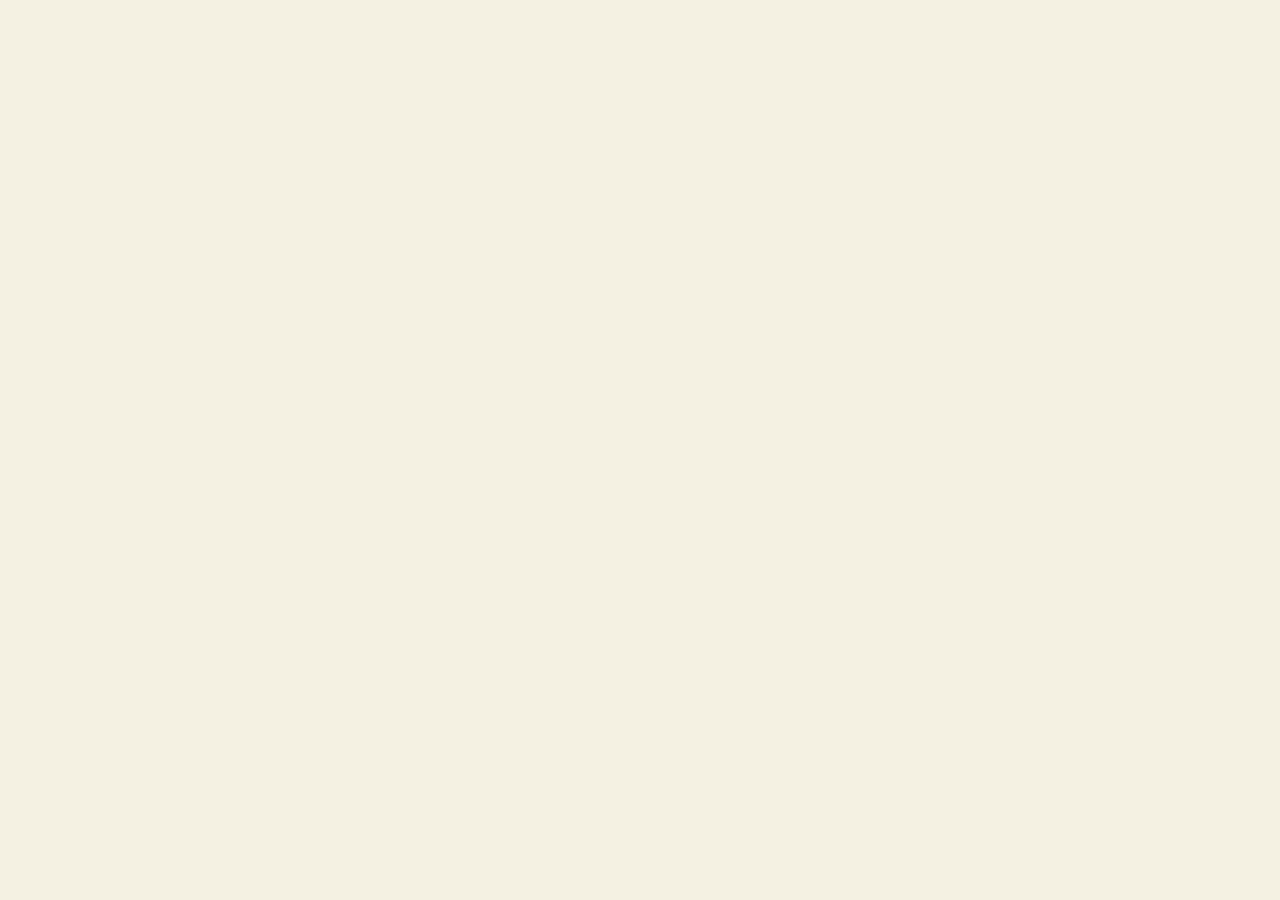
==== akun.html @ 24d96ba8 "ui: ganti font global ke Questrial + Montserrat" ====
<!doctype html>
<html lang="id">
<head>
<meta charset="utf-8">
<meta name="viewport" content="width=device-width,initial-scale=1">
<title>Akun dan langganan — Pathora</title>
<link rel="icon" href="assets/img/favicon.png">
<link rel="preconnect" href="https://fonts.googleapis.com"><link rel="preconnect" href="https://fonts.gstatic.com" crossorigin>
<link href="https://fonts.googleapis.com/css2?family=Questrial&family=Montserrat:wght@400;500;600;700&display=swap" rel="stylesheet">
<link rel="stylesheet" href="assets/css/style.css">
<link rel="stylesheet" href="assets/css/pages.css">
<style>
.acc{display:grid;grid-template-columns:1fr 1fr;gap:22px;padding-bottom:20px}
.plan{border:1px solid var(--line-2);border-radius:var(--r-lg);padding:26px;background:var(--paper);display:flex;flex-direction:column;gap:16px}
.plan.cur{border-color:var(--olive);box-shadow:0 0 0 2px rgba(95,110,58,.25)}
.plan .p{font-size:32px;font-weight:800;letter-spacing:-.02em}.plan .p small{font-size:14px;font-weight:500;color:var(--ink-3)}
@media(max-width:860px){.acc{grid-template-columns:1fr}}
</style>
</head>
<body class="mesh">
<div id="nav"></div>
<main class="wrap" id="root"></main>
<div id="footer"></div>
<script src="assets/js/data.js"></script>
<script src="assets/js/store.js"></script>
<script src="assets/js/art.js"></script>
<script src="assets/js/ui.js"></script>
<script>
(function(){
  const { ic } = PA, esc = UI.esc;
  const a = PAUTH.current();
  if (!a) { location.replace('masuk.html?next=akun.html'); return; }
  if (a.role === 'host') { location.replace('host.html'); return; }
  UI.mountNav('', 'dark'); UI.mountFooter();
  const root = document.getElementById('root');
  function render(){
    const u = PAUTH.current(), plus = u.plan === 'plus';
    const q = PS.get().seen.q, used = q && q.d === PD.D.today() ? q.n : 0;
    root.innerHTML = '<div class="page-h"><span class="eyebrow">Akun</span><h1>Akun dan langganan</h1><p>Kelola profil dan paket Anda.</p></div>' +
      '<section class="card" style="padding:24px;margin-bottom:22px;display:flex;gap:18px;align-items:center;flex-wrap:wrap"><span class="av av-lg" style="background:var(--olive);width:60px;height:60px;font-size:20px">' + esc(PS.me().ini) + '</span><div style="flex:1;min-width:200px"><b style="font-size:18px">' + esc(u.name) + '</b><div class="muted">' + esc(u.email) + '</div></div><span class="badge ' + (plus ? 'b-ok' : '') + '"><i></i>' + (plus ? 'Pathora Plus' : 'Paket gratis') + '</span></section>' +
      '<div class="acc"><div class="plan' + (!plus ? ' cur' : '') + '"><div><b style="font-size:20px">Gratis</b><div class="muted" style="font-size:14px">Untuk perencanaan sesekali</div></div><div class="p">Rp0<small> selamanya</small></div><ul class="checklist"><li>' + ic('check', 18) + '5 pertanyaan ke asisten AI per hari</li><li>' + ic('check', 18) + 'Kalender trip dan pengajuan ke host</li><li>' + ic('check', 18) + 'Pembagian biaya dan Paspor Alam</li></ul>' +
      (!plus ? '<div class="badge" style="align-self:flex-start">Paket Anda saat ini · terpakai ' + used + ' dari 5 hari ini</div>' : '<button class="btn btn-line" id="down">Kembali ke paket gratis</button>') + '</div>' +
      '<div class="plan' + (plus ? ' cur' : '') + '"><div><b style="font-size:20px">Pathora Plus</b><div class="muted" style="font-size:14px">Untuk perencana yang rutin bepergian</div></div><div class="p">Rp49.000<small> per bulan</small></div><ul class="checklist"><li>' + ic('check', 18) + 'Pertanyaan tanpa batas ke asisten AI</li><li>' + ic('check', 18) + 'Trip dan anggota tanpa batas</li><li>' + ic('check', 18) + 'Prakiraan keramaian untuk tanggal pilihan Anda</li></ul>' +
      (plus ? '<div class="badge b-ok" style="align-self:flex-start"><i></i>Paket Anda saat ini</div>' : '<button class="btn btn-primary" id="up">Mulai uji coba gratis 7 hari</button>') + '</div></div>' +
      '<p class="faint" style="font-size:13px;margin:0 0 36px">Simulasi: tidak ada pembayaran yang diproses. Pada versi sesungguhnya, Anda diingatkan sebelum penagihan pertama dan dapat berhenti kapan saja.</p>' +
      '<section class="card" style="padding:24px;margin-bottom:70px;display:flex;justify-content:space-between;align-items:center;gap:14px;flex-wrap:wrap"><div><b>Data di browser ini</b><div class="muted" style="font-size:14px">Trip, obrolan, dan pesanan tersimpan lokal.</div></div><span style="display:flex;gap:8px"><button class="btn btn-danger btn-sm" id="rs">Hapus data trip</button><button class="btn btn-line btn-sm" id="out">Keluar</button></span></section>';
    const up = document.getElementById('up'); if (up) up.onclick = function(){ PAUTH.update({ plan:'plus' }); UI.toast('Pathora Plus aktif'); render(); };
    const dn = document.getElementById('down'); if (dn) dn.onclick = function(){ PAUTH.update({ plan:'gratis' }); UI.toast('Kembali ke paket gratis'); render(); };
    document.getElementById('rs').onclick = function(){ PS.reset(); UI.toast('Data trip dihapus'); };
    document.getElementById('out').onclick = function(){ PAUTH.logout(); location.href = 'index.html'; };
  }
  render();
})();
</script>
</body>
</html>
---- assets/css/style.css ----
/* ==========================================================================
   Pathora — design tokens + komponen bersama
   Palet: Mother Earth #513229, Lucky Dice #F4F1E2, Something Blue #D8EBF9,
          The Bay #FCE6B7, Walking Vinnie #D7D4B1
   Turunan: coklat tua #2E1B13 (permukaan gelap), daun #5F6E3A (aksen alam,
          dari daun pada logo), emas #A87B36 (teks aksen di atas krem)
   Font : Plus Jakarta Sans
   ========================================================================== */
:root{
  --jungle:#2E1B13; --canopy:#513229; --olive:#5F6E3A;
  --bamboo:#A87B36; --sand:#D7D4B1; --rust:#A3431D; --sky:#D8EBF9;
  --cream:#F4F1E2; --paper:#FBF9F0; --mist:#E9E6CC;
  --ink:#3A2319; --ink-2:#5C4338; --ink-3:#7A6454;
  --line:rgba(81,50,41,.14); --line-2:rgba(81,50,41,.26);
  --gold:#FCE6B7;           /* The Bay: teks dan tombol di atas gelap */
  --ok:#5F6E3A; --warn:#A87B36; --bad:#A3431D;
  --r-sm:8px; --r:14px; --r-lg:22px; --r-xl:30px;
  --shadow:0 1px 2px rgba(46,27,19,.06),0 8px 24px rgba(46,27,19,.08);
  --shadow-lg:0 2px 4px rgba(46,27,19,.08),0 24px 60px rgba(46,27,19,.18);
  --font:'Montserrat',system-ui,-apple-system,'Segoe UI',Roboto,sans-serif;
  --font-display:'Questrial','Montserrat',system-ui,sans-serif; --nav-h:76px;
  --lagoon:#A87B36; --tide:#513229; --foam:#D8EBF9;
  --g-sea:linear-gradient(180deg,#D8EBF9 0%,#EAF0EC 55%,#F4F1E2 100%);
  --g-deep:linear-gradient(180deg,#5A382D 0%,#2E1B13 100%);
}
*{box-sizing:border-box}
html{scroll-behavior:smooth;-webkit-text-size-adjust:100%}
body{margin:0;font-family:var(--font);color:var(--ink);background:var(--cream);font-size:14.5px;line-height:1.6;-webkit-font-smoothing:antialiased}
img,svg{display:block;max-width:100%}
a{color:inherit;text-decoration:none}
button{font-family:inherit;font-size:inherit;color:inherit;cursor:pointer}
input,select,textarea{font-family:inherit;font-size:inherit;color:inherit}
h1,h2,h3,h4,p{margin:0}
h1,h2,h3{font-family:var(--font-display);letter-spacing:-.02em;line-height:1.1;font-weight:400}
:focus-visible{outline:2px solid var(--bamboo);outline-offset:2px;border-radius:6px}
.sr{position:absolute;width:1px;height:1px;overflow:hidden;clip:rect(0 0 0 0);white-space:nowrap}
.wrap{width:min(1180px,100% - 48px);margin-inline:auto}
.eyebrow{font-size:12px;font-weight:600;letter-spacing:.14em;text-transform:uppercase;color:var(--olive)}
.dark .eyebrow,.eyebrow.on-dark{color:var(--gold)}
.muted{color:var(--ink-2)} .faint{color:var(--ink-3)}
.mono{font-variant-numeric:tabular-nums}

/* ---------- tombol ---------- */
.btn{display:inline-flex;align-items:center;justify-content:center;gap:8px;border:0;border-radius:12px;padding:11px 18px;font-weight:600;font-size:14px;line-height:1.2;transition:transform .15s,background .15s,box-shadow .15s,border-color .15s;white-space:nowrap}
.btn:active{transform:translateY(1px)}
.btn-primary{background:var(--canopy);color:var(--cream)}
.btn-primary:hover{background:var(--jungle)}
.btn-dark{background:var(--jungle);color:var(--cream)}
.btn-dark:hover{background:var(--canopy)}
.btn-gold{background:var(--gold);color:var(--jungle)}
.btn-gold:hover{background:#fff1d2}
.btn-line{background:transparent;color:var(--ink);box-shadow:inset 0 0 0 1px var(--line-2)}
.btn-line:hover{box-shadow:inset 0 0 0 1px var(--ink)}
.btn-line.on-dark{color:var(--cream);box-shadow:inset 0 0 0 1px rgba(244,241,226,.4)}
.btn-line.on-dark:hover{box-shadow:inset 0 0 0 1px var(--cream)}
.btn-ghost{background:transparent;color:var(--ink-2);padding:8px 12px}
.btn-ghost:hover{background:rgba(46,27,19,.06)}
.btn-danger{background:transparent;color:var(--rust);box-shadow:inset 0 0 0 1px rgba(163,67,29,.4)}
.btn-danger:hover{background:rgba(163,67,29,.08)}
.btn-sm{padding:7px 12px;font-size:13px;border-radius:10px}
.btn-lg{padding:15px 24px;font-size:15px;border-radius:14px}
.btn-block{width:100%}
.btn[disabled]{opacity:.45;pointer-events:none}
.icon-btn{width:36px;height:36px;border-radius:10px;border:0;background:transparent;display:inline-grid;place-items:center;color:var(--ink-2)}
.icon-btn:hover{background:rgba(46,27,19,.07)}

/* ---------- label, badge, chip ---------- */
.badge{display:inline-flex;align-items:center;gap:6px;font-size:12px;font-weight:600;padding:3px 10px;border-radius:99px;background:var(--mist);color:var(--ink-2);white-space:nowrap}
.badge i{width:7px;height:7px;border-radius:50%;background:currentColor;display:inline-block}
.b-ok{background:rgba(95,110,58,.16);color:#3f4818}
.b-mid{background:rgba(168,123,54,.2);color:#6b4a16}
.b-bad{background:rgba(163,67,29,.14);color:#86320f}
.b-dark{background:rgba(244,241,226,.14);color:var(--cream)}
.b-demo{background:transparent;box-shadow:inset 0 0 0 1px var(--line-2);color:var(--ink-3);font-weight:500}
.chip{border:0;background:transparent;box-shadow:inset 0 0 0 1px var(--line-2);color:var(--ink);padding:7px 14px;border-radius:99px;font-size:13px;font-weight:500;transition:.15s}
.chip:hover{box-shadow:inset 0 0 0 1px var(--ink)}
.chip.on{background:var(--jungle);color:var(--cream);box-shadow:none}
.chip.on-dark{color:var(--cream);box-shadow:inset 0 0 0 1px rgba(244,241,226,.35);background:rgba(244,241,226,.06)}
.chip.on-dark:hover{background:rgba(244,241,226,.16)}

/* ---------- form ---------- */
.field{display:flex;flex-direction:column;gap:6px}
.field label{font-size:12px;font-weight:600;color:var(--ink-2);letter-spacing:.02em}
.input,.select,.textarea{width:100%;background:var(--paper);border:1px solid var(--line-2);border-radius:12px;padding:11px 14px;outline:none;transition:border-color .15s,box-shadow .15s}
.input:focus,.select:focus,.textarea:focus{border-color:var(--olive);box-shadow:0 0 0 3px rgba(95,110,58,.18)}
.select{appearance:none;background-image:url("data:image/svg+xml,%3Csvg xmlns='http://www.w3.org/2000/svg' width='12' height='8' viewBox='0 0 12 8'%3E%3Cpath d='M1 1l5 5 5-5' stroke='%232E1B13' stroke-width='1.6' fill='none' stroke-linecap='round'/%3E%3C/svg%3E");background-repeat:no-repeat;background-position:right 14px center;padding-right:36px}
.stepper{display:inline-flex;align-items:center;gap:12px}
.stepper button{width:34px;height:34px;border-radius:50%;border:1px solid var(--line-2);background:transparent;font-size:18px;line-height:1;display:grid;place-items:center}
.stepper button:hover{border-color:var(--ink)}
.stepper b{min-width:22px;text-align:center;font-weight:700}
.switch{position:relative;width:40px;height:23px;flex:none}
.switch input{position:absolute;inset:0;opacity:0;cursor:pointer;margin:0}
.switch span{position:absolute;inset:0;border-radius:99px;background:var(--line-2);transition:.2s}
.switch span::after{content:'';position:absolute;top:3px;left:3px;width:17px;height:17px;border-radius:50%;background:#fff;transition:.2s}
.switch input:checked+span{background:var(--olive)}
.switch input:checked+span::after{transform:translateX(17px)}

/* ---------- kartu & permukaan ---------- */
.card{background:var(--paper);border:1px solid var(--line);border-radius:var(--r);}
.dark{background:var(--jungle);color:var(--cream)}
.dark .muted{color:rgba(244,241,226,.72)}

/* ---------- avatar ---------- */
.av{width:32px;height:32px;border-radius:50%;display:inline-grid;place-items:center;font-size:12px;font-weight:700;color:#fff;flex:none;box-shadow:0 0 0 2px var(--paper)}
.av-sm{width:24px;height:24px;font-size:10px}
.av-lg{width:42px;height:42px;font-size:14px}
.av-stack{display:inline-flex}.av-stack .av+.av{margin-left:-9px}

/* ---------- navbar ---------- */
.nav{position:sticky;top:0;z-index:50;height:var(--nav-h);display:flex;align-items:center;background:rgba(244,241,226,.94);backdrop-filter:blur(14px);color:var(--ink);border-bottom:1px solid var(--line);transition:background .25s,border-color .25s}
.nav .wrap{display:flex;align-items:center;gap:28px}
.nav .logo img{height:44px;width:auto}
.nav .logo .l-w{display:none}
.nav-links{display:flex;gap:6px;margin-left:12px}
.nav-links a{padding:8px 14px;border-radius:10px;font-size:14px;font-weight:500;color:var(--ink-2)}
.nav-links a:hover{color:var(--ink);background:rgba(81,50,41,.07)}
.nav-links a.on{color:var(--ink);background:rgba(81,50,41,.1)}
.nav-right{margin-left:auto;display:flex;align-items:center;gap:10px}
.nav .btn-ghost{color:var(--ink)}
.nav.over{position:fixed;top:0;left:0;right:0;background:transparent;backdrop-filter:none;border-color:transparent;color:var(--cream)}
.nav.over .logo .l-c{display:none}.nav.over .logo .l-w{display:block}
.nav.over .nav-links a{color:rgba(244,241,226,.85)}
.nav.over .nav-links a:hover{color:#fff;background:rgba(244,241,226,.12)}
.nav.over .nav-links a.on{color:#fff;background:rgba(244,241,226,.16)}
.nav.over .btn-ghost,.nav.over .menu-btn{color:var(--cream)}
.nav.over .trip-pill{background:rgba(244,241,226,.14);color:var(--cream)}
.nav.over.solid{background:rgba(244,241,226,.94);backdrop-filter:blur(14px);border-color:var(--line);color:var(--ink)}
.nav.over.solid .logo .l-c{display:block}.nav.over.solid .logo .l-w{display:none}
.nav.over.solid .nav-links a{color:var(--ink-2)}.nav.over.solid .nav-links a:hover{color:var(--ink);background:rgba(81,50,41,.07)}
.nav.over.solid .btn-ghost,.nav.over.solid .menu-btn{color:var(--ink)}
.nav.over.solid .trip-pill{background:rgba(81,50,41,.08);color:var(--ink)}
.menu-btn{display:none}
.nav{overflow:visible}.nav .wrap{position:relative}
.menu-pop{position:absolute;right:0;top:calc(100% - 6px);width:250px;background:var(--paper);color:var(--ink);border:1px solid var(--line);border-radius:16px;box-shadow:var(--shadow-lg);padding:8px;z-index:60;display:grid;gap:2px}
.menu-pop[hidden]{display:none}
.menu-pop .who{padding:10px 12px 12px;border-bottom:1px solid var(--line);margin-bottom:6px;display:grid}
.menu-pop .who small{color:var(--ink-3);overflow:hidden;text-overflow:ellipsis}
.menu-pop a,.menu-pop button{display:block;text-align:left;width:100%;border:0;background:transparent;padding:10px 12px;border-radius:10px;font-weight:500;font-size:14px;color:var(--ink)}
.menu-pop a:hover,.menu-pop button:hover{background:rgba(81,50,41,.07)}
.nav-av{cursor:pointer}
.trip-pill{display:inline-flex;align-items:center;gap:8px;padding:7px 12px;border-radius:99px;background:rgba(81,50,41,.08);font-size:13px;font-weight:600}
.trip-pill b{background:var(--canopy);color:var(--cream);border-radius:99px;min-width:20px;height:20px;display:inline-grid;place-items:center;font-size:11px;padding:0 6px}

/* ---------- footer ---------- */
.footer{background:var(--jungle);color:rgba(244,241,226,.72);padding:56px 0 36px;font-size:14px}
.footer .cols{display:grid;grid-template-columns:1.4fr 1fr 1fr 1fr;gap:32px}
.footer img{height:44px;margin-bottom:14px}
.footer h4{font-size:12px;letter-spacing:.14em;text-transform:uppercase;color:var(--gold);margin-bottom:12px;font-weight:600}
.footer a{display:block;padding:4px 0;color:rgba(244,241,226,.72)}
.footer a:hover{color:var(--cream)}
.footer .fine{margin-top:36px;padding-top:20px;border-top:1px solid rgba(244,241,226,.1);font-size:12px;color:rgba(244,241,226,.5)}

/* ---------- ilustrasi / foto ---------- */
.art{position:relative;overflow:hidden;background:var(--canopy)}
.art>svg,.art>img{position:absolute;inset:0;width:100%;height:100%;object-fit:cover}
@keyframes sway{0%,100%{transform:rotate(-1.4deg)}50%{transform:rotate(1.6deg)}}
@keyframes floaty{0%,100%{transform:translateY(0)}50%{transform:translateY(-8px)}}
@keyframes fly{from{transform:translateX(-12vw)}to{transform:translateX(112vw)}}
@keyframes pulse{0%,100%{opacity:.35}50%{opacity:.7}}
.sway{transform-origin:50% 100%;animation:sway 6s ease-in-out infinite}

/* ---------- modal & toast ---------- */
.overlay{position:fixed;inset:0;z-index:100;background:rgba(46,27,19,.55);backdrop-filter:blur(4px);display:none;align-items:center;justify-content:center;padding:20px}
.overlay.open{display:flex;animation:fade .2s}
@keyframes fade{from{opacity:0}to{opacity:1}}
@keyframes rise{from{opacity:0;transform:translateY(14px)}to{opacity:1;transform:none}}
.modal{background:var(--paper);border-radius:var(--r-lg);width:min(520px,100%);max-height:92vh;overflow:auto;box-shadow:var(--shadow-lg);animation:rise .25s}
.modal-h{display:flex;align-items:center;justify-content:space-between;padding:20px 24px 0}
.modal-h h3{font-size:20px}
.modal-b{padding:18px 24px 24px}
.toasts{position:fixed;bottom:22px;left:50%;transform:translateX(-50%);z-index:200;display:flex;flex-direction:column;gap:8px;align-items:center;pointer-events:none}
.toast{background:var(--jungle);color:var(--cream);padding:11px 18px;border-radius:12px;font-size:14px;font-weight:500;box-shadow:var(--shadow-lg);animation:rise .25s;display:flex;gap:10px;align-items:center;pointer-events:auto}
.toast a{color:var(--gold);font-weight:700}

/* ---------- tabs ---------- */
.tabs{display:inline-flex;gap:4px;background:rgba(46,27,19,.07);padding:4px;border-radius:14px}
.tabs button{border:0;background:transparent;padding:9px 18px;border-radius:11px;font-weight:600;font-size:14px;color:var(--ink-2);display:inline-flex;gap:8px;align-items:center}
.tabs button.on{background:var(--paper);color:var(--ink);box-shadow:0 1px 3px rgba(46,27,19,.15)}

/* ---------- indikator ramai ---------- */
.crowd{display:inline-flex;align-items:center;gap:6px;font-size:12px;font-weight:600}
.crowd .d{display:inline-flex;gap:3px}.crowd .d i{width:6px;height:12px;border-radius:2px;background:var(--line-2)}
.crowd.c0{color:#3f4818}.crowd.c0 .d i:nth-child(1){background:var(--olive)}
.crowd.c1{color:#6b4a16}.crowd.c1 .d i:nth-child(-n+2){background:var(--bamboo)}
.crowd.c2{color:#86320f}.crowd.c2 .d i{background:var(--rust)}

@media (max-width:860px){
  .wrap{width:calc(100% - 32px)}
  .nav-links{display:none}
  .menu-btn{display:inline-grid}
  .footer .cols{grid-template-columns:1fr 1fr}
  .nav.open .nav-links{display:flex;flex-direction:column;position:absolute;top:var(--nav-h);left:0;right:0;background:var(--cream);border-bottom:1px solid var(--line);padding:12px 16px 20px;margin:0}
  .nav.over:not(.solid).open .nav-links a{color:var(--ink-2)}
}
@media (prefers-reduced-motion:reduce){*{animation:none!important;transition:none!important;scroll-behavior:auto}}

/* ---------- sosial di footer ---------- */
.footer .social{display:flex;gap:10px;margin-top:18px;flex-wrap:wrap}
.footer .social a{display:inline-flex;align-items:center;gap:8px;padding:8px 14px;border-radius:99px;border:1px solid rgba(244,241,226,.22);color:var(--cream);font-size:13px;font-weight:600;transition:.2s}
.footer .social a:hover{background:rgba(244,241,226,.12);border-color:rgba(244,241,226,.5);transform:translateY(-1px)}

/* ---------- foto: statis. Hover hanya membesarkan bingkai kartu ---------- */
.art>img,.art>svg{scale:1;transition:none}
.lift{transition:transform .35s cubic-bezier(.2,.7,.2,1),box-shadow .35s;will-change:transform}
.lift:hover,.lift:focus-within{transform:scale(1.035);box-shadow:var(--shadow-lg);z-index:3}
/* garis bidik ala pemindai pada foto besar */
.scan{position:relative}
.scan::before,.scan::after{content:'';position:absolute;width:26px;height:26px;border:2px solid var(--gold);opacity:.9;z-index:3;pointer-events:none}
.scan::before{top:14px;left:14px;border-right:0;border-bottom:0;border-radius:6px 0 0 0}
.scan::after{bottom:14px;right:14px;border-left:0;border-top:0;border-radius:0 0 6px 0}

/* ---------- latar halaman dalam: mesh laut + garis ombak halus ---------- */
body.mesh{background:
 radial-gradient(900px 520px at 6% 12%,rgba(216,235,249,.75),transparent 62%),
 radial-gradient(760px 520px at 98% 30%,rgba(252,230,183,.6),transparent 62%),
 radial-gradient(900px 640px at 15% 62%,rgba(216,235,249,.85),transparent 62%),
 radial-gradient(800px 560px at 92% 88%,rgba(216,235,249,.6),transparent 62%),
 var(--cream);background-attachment:scroll}
body.mesh .tool,body.mesh .book,body.mesh .facts>*,body.mesh .hls>*,body.mesh .cond{background-color:rgba(251,249,240,.82);backdrop-filter:blur(10px)}

/* ---------- navbar transparan di semua halaman ---------- */
body.nav-pad{padding-top:var(--nav-h)}
.nav.over.dk{color:var(--ink)}
.nav.over.dk .logo .l-c{display:block}.nav.over.dk .logo .l-w{display:none}
.nav.over.dk .nav-links a{color:var(--ink-2)}.nav.over.dk .nav-links a:hover{color:var(--ink);background:rgba(81,50,41,.07)}.nav.over.dk .nav-links a.on{color:var(--ink);background:rgba(81,50,41,.1)}
.nav.over.dk .btn-ghost,.nav.over.dk .menu-btn{color:var(--ink)}
.nav.over.dk .trip-pill{background:rgba(81,50,41,.08);color:var(--ink)}
/* setelah digulir: kaca buram yang tembus pandang, bukan bar solid */
.nav.over.solid{background:rgba(244,241,226,.55);-webkit-backdrop-filter:blur(18px) saturate(1.3);backdrop-filter:blur(18px) saturate(1.3);border-color:rgba(81,50,41,.08)}

/* kaca gelap saat berada di atas bagian gelap */
.nav.over.solid{background:rgba(244,241,226,.38);-webkit-backdrop-filter:blur(16px) saturate(1.3);backdrop-filter:blur(16px) saturate(1.3)}
.nav.over.solid.ondark{background:rgba(30,18,12,.26);border-color:rgba(244,241,226,.12);color:var(--cream)}
.nav.over.solid.ondark .logo .l-c{display:none}.nav.over.solid.ondark .logo .l-w{display:block}
.nav.over.solid.ondark .nav-links a{color:rgba(244,241,226,.88)}
.nav.over.solid.ondark .nav-links a:hover{color:#fff;background:rgba(244,241,226,.14)}
.nav.over.solid.ondark .nav-links a.on{color:#fff;background:rgba(244,241,226,.18)}
.nav.over.solid.ondark .btn-ghost,.nav.over.solid.ondark .menu-btn{color:var(--cream)}
.nav.over.solid.ondark .trip-pill{background:rgba(244,241,226,.16);color:var(--cream)}
/* pembatas antar bagian */
.sec.ln::before{content:'';position:absolute;top:0;left:50%;width:min(1180px,100% - 48px);height:1px;transform:translateX(-50%);background:linear-gradient(90deg,transparent,rgba(81,50,41,.28) 18%,rgba(81,50,41,.28) 82%,transparent)}
.nav.over:not(.solid):not(.dk) .nav-links a,.nav.over:not(.solid):not(.dk) .btn-ghost{text-shadow:0 1px 12px rgba(20,12,8,.45)}
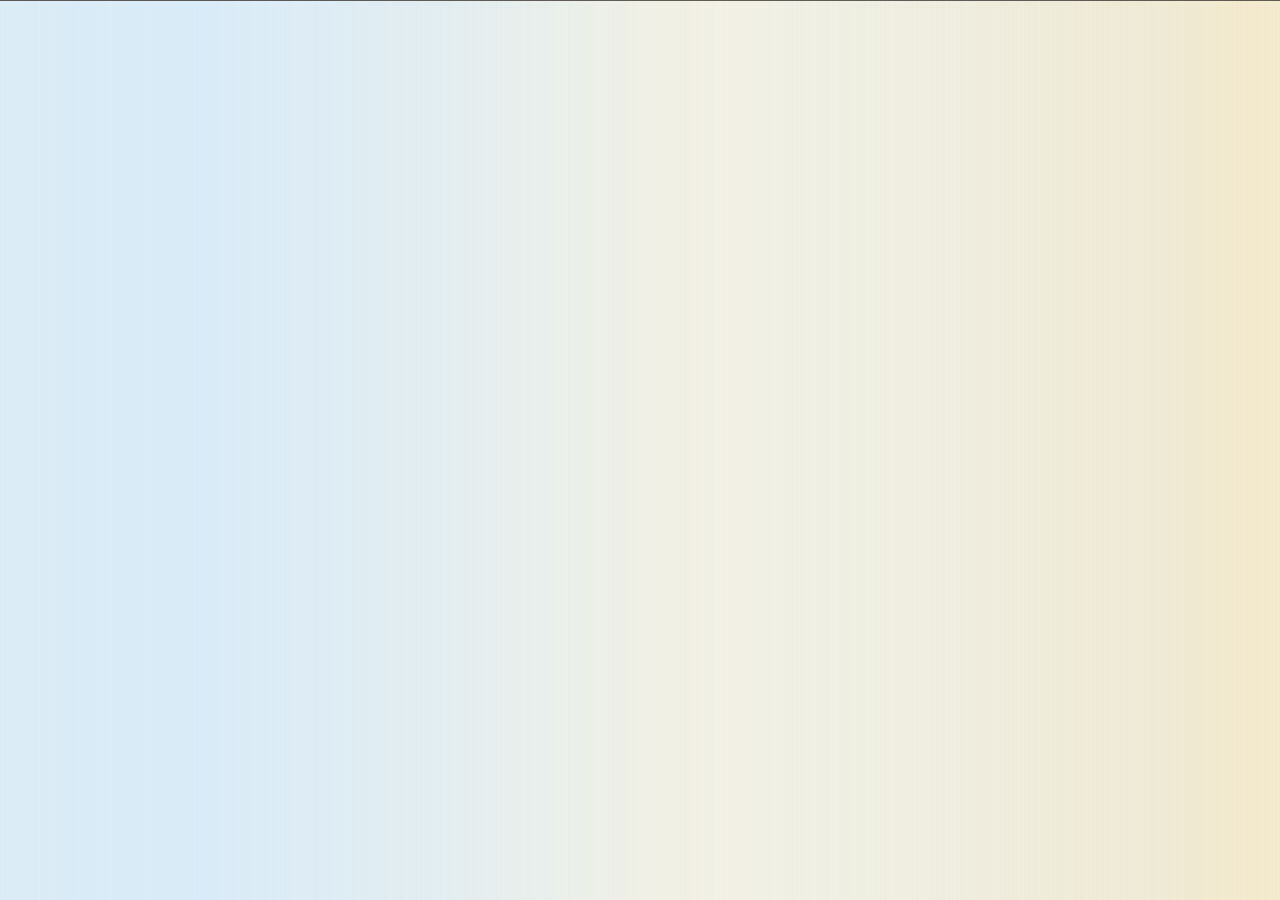
==== commit 082f12f3: "ui: chatbox baru, header baru (tipis, transparan), tanggal dirapikan" ====
--- a/akun.html
+++ b/akun.html
@@ -6,9 +6,10 @@
 <title>Akun dan langganan — Pathora</title>
 <link rel="icon" href="assets/img/favicon.png">
 <link rel="preconnect" href="https://fonts.googleapis.com"><link rel="preconnect" href="https://fonts.gstatic.com" crossorigin>
-<link href="https://fonts.googleapis.com/css2?family=Questrial&family=Montserrat:wght@400;500;600;700&display=swap" rel="stylesheet">
+<link href="https://fonts.googleapis.com/css2?family=Plus+Jakarta+Sans:wght@400;500;600;700;800&display=swap" rel="stylesheet">
 <link rel="stylesheet" href="assets/css/style.css">
 <link rel="stylesheet" href="assets/css/pages.css">
+<link rel="stylesheet" href="assets/css/header.css">
 <style>
 .acc{display:grid;grid-template-columns:1fr 1fr;gap:22px;padding-bottom:20px}
 .plan{border:1px solid var(--line-2);border-radius:var(--r-lg);padding:26px;background:var(--paper);display:flex;flex-direction:column;gap:16px}
--- a/assets/css/header.css
+++ b/assets/css/header.css
@@ -0,0 +1,71 @@
+/* ==========================================================================
+   Pathora, header (navbar) bersama. Dimuat setelah style.css di semua halaman.
+   Selalu gelap: transparan di atas foto, kaca gelap saat discroll atau
+   di halaman terang. Logo memakai versi putih.
+   ========================================================================== */
+:root{--nav-h:58px;--hd-glass:rgba(17,12,9,.78);--hd-line:rgba(244,241,226,.16);--hd-text:#F4F1E2;--hd-mute:rgba(244,241,226,.74);--hd-gold:#FCE6B7;--hd-ink:#1A120D}
+
+#nav,#nav.over.solid,#nav.over.dk{
+  background:var(--hd-glass);backdrop-filter:blur(22px);-webkit-backdrop-filter:blur(22px);
+  color:var(--hd-text);border-bottom:1px solid var(--hd-line);
+}
+/* halaman chat: header benar-benar transparan, menyatu dengan foto */
+body.chat-mode #nav.nav{background:linear-gradient(180deg,rgba(17,12,9,.5),rgba(17,12,9,0));backdrop-filter:none;-webkit-backdrop-filter:none;border-bottom:0;height:calc(var(--nav-h) + 1px)}
+#nav.over:not(.solid):not(.dk){background:transparent;backdrop-filter:none;-webkit-backdrop-filter:none;border-bottom-color:transparent}
+#nav .wrap{gap:16px}
+#nav .logo img{height:32px}
+#nav .logo .l-c,#nav.over .logo .l-c,#nav.over.solid .logo .l-c,#nav.over.dk .logo .l-c{display:none}
+#nav .logo .l-w,#nav.over .logo .l-w,#nav.over.solid .logo .l-w,#nav.over.dk .logo .l-w{display:block}
+
+/* menu tengah: tiga tujuan dalam satu pil kaca */
+#nav .nav-links{margin:0 auto 0 12px;gap:2px;padding:3px;border-radius:999px;background:rgba(20,14,10,.38);border:1px solid var(--hd-line)}
+#nav .nav-links a,#nav.over .nav-links a,#nav.over.solid .nav-links a{padding:0 15px;min-height:34px;display:inline-flex;align-items:center;border-radius:999px;font-size:13.5px;font-weight:500;color:var(--hd-mute)}
+#nav .nav-links a:hover,#nav.over .nav-links a:hover,#nav.over.solid .nav-links a:hover{color:var(--hd-text);background:rgba(244,241,226,.1)}
+#nav .nav-links a.on,#nav.over .nav-links a.on,#nav.over.solid .nav-links a.on{color:var(--hd-text);background:rgba(244,241,226,.18)}
+
+@media (min-width:861px){#nav .nav-links{position:absolute;left:50%;top:50%;transform:translate(-50%,-50%);margin:0}}
+
+/* kanan */
+.nav-right{gap:10px}
+#nav .btn-ghost,#nav.over .btn-ghost,#nav.over.solid .btn-ghost{min-height:34px;padding:0 15px;border-radius:999px;border:1px solid rgba(244,241,226,.32);background:rgba(20,14,10,.38);color:var(--hd-text);font-size:13px;font-weight:500}
+#nav .btn-ghost:hover{border-color:rgba(244,241,226,.6);background:rgba(244,241,226,.1)}
+#nav .btn-gold{min-height:34px;padding:0 17px;border-radius:999px;background:var(--hd-text);color:var(--hd-ink);font-size:13px;font-weight:600}
+#nav .btn-gold:hover{background:#fff}
+#nav .trip-pill,#nav.over .trip-pill,#nav.over.solid .trip-pill,#nav.over.dk .trip-pill{min-height:34px;gap:8px;padding:0 5px 0 13px;border:1px solid rgba(244,241,226,.32);background:rgba(20,14,10,.38);color:var(--hd-text);font-size:13px;font-weight:500}
+#nav .trip-pill b{background:var(--hd-gold);color:var(--hd-ink);min-width:22px;height:22px;font-size:11.5px;font-weight:700}
+#nav .nav-av{width:36px;height:36px;display:grid;place-items:center;border-radius:50%;font:600 13px var(--font)}
+#nav .menu-btn,#nav.over .menu-btn,#nav.over.solid .menu-btn{width:36px;height:36px;border-radius:50%;border:1px solid rgba(244,241,226,.32);background:rgba(20,14,10,.38);color:var(--hd-text)}
+
+/* pilihan bahasa */
+.lang{display:inline-flex;align-items:center;padding:2px;border-radius:999px;border:1px solid var(--hd-line);background:rgba(20,14,10,.38)}
+.lang button{min-width:34px;height:28px;padding:0 10px;border:0;border-radius:999px;background:transparent;color:var(--hd-mute);font:600 12px var(--font);letter-spacing:.06em;cursor:pointer}
+.lang button[aria-pressed="true"]{background:rgba(244,241,226,.18);color:var(--hd-text)}
+.lang button:hover{color:var(--hd-text)}
+
+/* menu akun */
+.menu-pop{top:calc(100% + 6px);right:0;width:272px;padding:10px;border-radius:20px;background:rgba(17,12,9,.94);backdrop-filter:blur(22px);-webkit-backdrop-filter:blur(22px);border:1px solid var(--hd-line);color:var(--hd-text);box-shadow:0 20px 50px rgba(0,0,0,.45)}
+.menu-pop .who{border-bottom:1px solid var(--hd-line)}
+.menu-pop .who small{color:var(--hd-mute)}
+.menu-pop .badge{background:rgba(244,241,226,.14);color:var(--hd-text)}
+.menu-pop a,.menu-pop button{color:var(--hd-text);min-height:42px;border-radius:12px}
+.menu-pop a:hover,.menu-pop button:hover{background:rgba(244,241,226,.1)}
+.menu-pop [data-out]{color:#FFC2AE}
+
+#nav .m-auth{display:none}
+
+/* HP */
+@media (max-width:860px){
+  #nav .logo img{height:28px}
+  #nav .wrap{gap:10px}
+  .nav-right{gap:8px}
+  .nav-right .nav-login,.nav-right .btn-gold{display:none}
+  #nav.open{background:rgba(17,12,9,.94)}
+  #nav.open .nav-links,#nav.over:not(.solid).open .nav-links{display:flex;flex-direction:column;align-items:stretch;gap:0;position:absolute;top:var(--nav-h);left:0;right:0;margin:0;padding:8px 16px 96px;border-radius:0;border:0;border-bottom:1px solid var(--hd-line);background:rgba(17,12,9,.96)}
+  #nav.open .nav-links a,#nav.over:not(.solid).open .nav-links a{min-height:56px;padding:0 6px;border-radius:0;border-bottom:1px solid var(--hd-line);font:400 22px var(--font-display,'Questrial',sans-serif);color:var(--hd-text);background:transparent}
+  #nav.open .nav-links a.on{color:var(--hd-gold);background:transparent}
+  #nav .m-auth{display:none}
+  #nav.open .m-auth{display:flex;flex-direction:column;gap:10px;position:absolute;top:calc(var(--nav-h) + 8px + 168px);left:16px;right:16px}
+  #nav .m-auth a{display:flex;justify-content:center;align-items:center;min-height:50px;border-radius:999px;font-size:15px;font-weight:500;border:1px solid rgba(244,241,226,.32);color:var(--hd-text)}
+  #nav .m-auth a.pri{background:var(--hd-text);color:var(--hd-ink);border-color:transparent;font-weight:600}
+}
+@media (prefers-reduced-motion:no-preference){#nav,#nav *{transition:background .25s,border-color .25s,color .2s}}
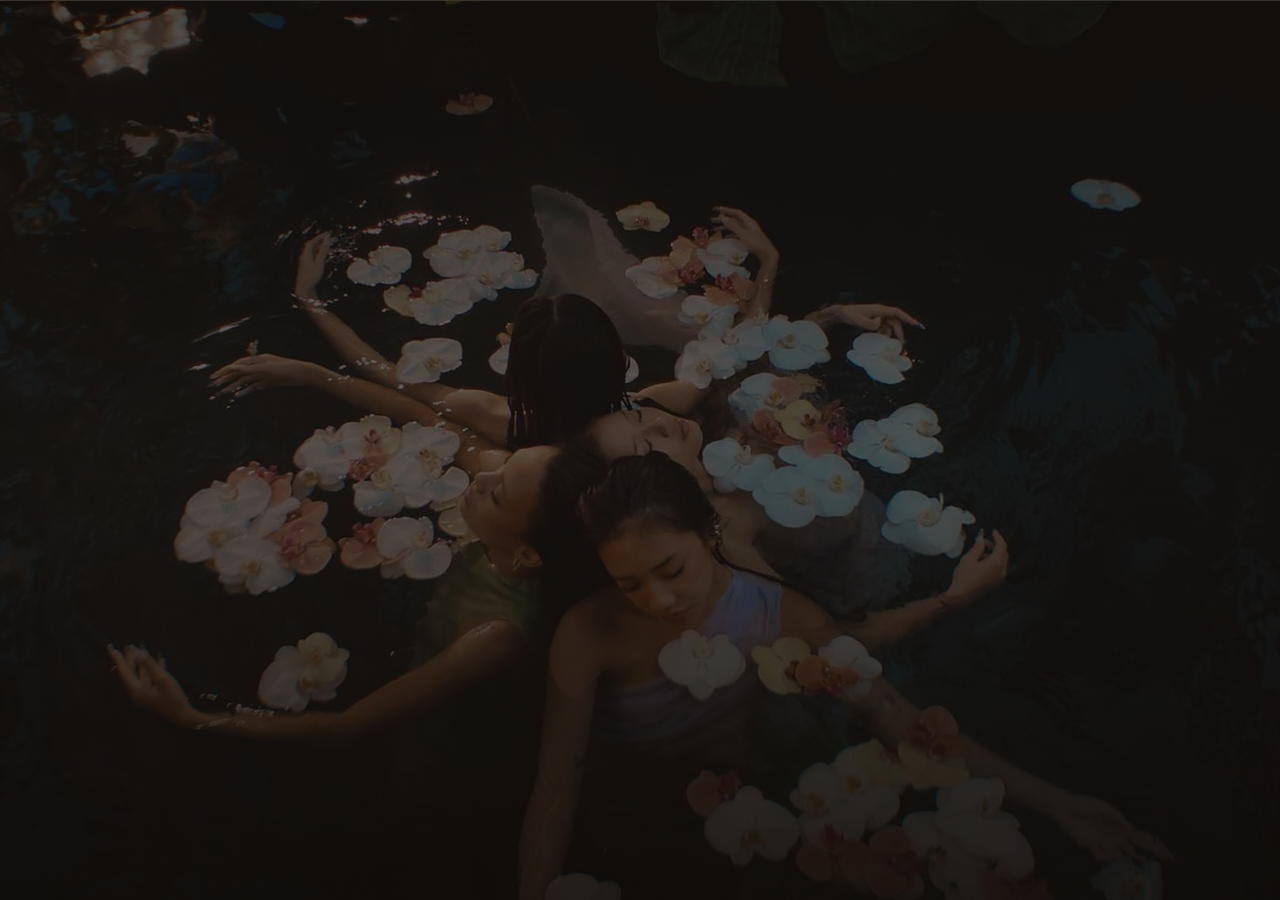
==== commit 53222e96: "Redesign Akun (avatar picker) dan Studio Host, matikan overscroll bounce" ====
--- a/akun.html
+++ b/akun.html
@@ -3,25 +3,20 @@
 <head>
 <meta charset="utf-8">
 <meta name="viewport" content="width=device-width,initial-scale=1">
-<title>Akun dan langganan — Pathora</title>
+<title>Akun dan langganan | Pathora</title>
 <link rel="icon" href="assets/img/favicon.png">
 <link rel="preconnect" href="https://fonts.googleapis.com"><link rel="preconnect" href="https://fonts.gstatic.com" crossorigin>
-<link href="https://fonts.googleapis.com/css2?family=Plus+Jakarta+Sans:wght@400;500;600;700;800&display=swap" rel="stylesheet">
+<link href="https://fonts.googleapis.com/css2?family=Questrial&family=Plus+Jakarta+Sans:wght@400;500;600;700&display=swap" rel="stylesheet">
 <link rel="stylesheet" href="assets/css/style.css">
 <link rel="stylesheet" href="assets/css/pages.css">
 <link rel="stylesheet" href="assets/css/header.css">
-<style>
-.acc{display:grid;grid-template-columns:1fr 1fr;gap:22px;padding-bottom:20px}
-.plan{border:1px solid var(--line-2);border-radius:var(--r-lg);padding:26px;background:var(--paper);display:flex;flex-direction:column;gap:16px}
-.plan.cur{border-color:var(--olive);box-shadow:0 0 0 2px rgba(95,110,58,.25)}
-.plan .p{font-size:32px;font-weight:800;letter-spacing:-.02em}.plan .p small{font-size:14px;font-weight:500;color:var(--ink-3)}
-@media(max-width:860px){.acc{grid-template-columns:1fr}}
-</style>
+<link rel="stylesheet" href="assets/css/chat.css">
+<link rel="stylesheet" href="assets/css/akun.css">
 </head>
-<body class="mesh">
+<body class="ak chat-mode">
+<div class="ak-bg" aria-hidden="true"></div>
 <div id="nav"></div>
-<main class="wrap" id="root"></main>
-<div id="footer"></div>
+<main class="ak-main" id="root"></main>
 <script src="assets/js/data.js"></script>
 <script src="assets/js/store.js"></script>
 <script src="assets/js/art.js"></script>
@@ -29,27 +24,47 @@
 <script>
 (function(){
   const { ic } = PA, esc = UI.esc;
-  const a = PAUTH.current();
-  if (!a) { location.replace('masuk.html?next=akun.html'); return; }
-  if (a.role === 'host') { location.replace('host.html'); return; }
-  UI.mountNav('', 'dark'); UI.mountFooter();
+  if (!PAUTH.current()) { location.replace('masuk.html?next=akun.html'); return; }
+  if (PAUTH.current().role === 'host') { location.replace('host.html'); return; }
   const root = document.getElementById('root');
+  let open = false, pick = null;   /* pick: avatar yang sedang dipilih sebelum disimpan */
+  function face(id){ return UI.avatarSVG(id) || esc(PS.me().ini); }
   function render(){
     const u = PAUTH.current(), plus = u.plan === 'plus';
-    const q = PS.get().seen.q, used = q && q.d === PD.D.today() ? q.n : 0;
-    root.innerHTML = '<div class="page-h"><span class="eyebrow">Akun</span><h1>Akun dan langganan</h1><p>Kelola profil dan paket Anda.</p></div>' +
-      '<section class="card" style="padding:24px;margin-bottom:22px;display:flex;gap:18px;align-items:center;flex-wrap:wrap"><span class="av av-lg" style="background:var(--olive);width:60px;height:60px;font-size:20px">' + esc(PS.me().ini) + '</span><div style="flex:1;min-width:200px"><b style="font-size:18px">' + esc(u.name) + '</b><div class="muted">' + esc(u.email) + '</div></div><span class="badge ' + (plus ? 'b-ok' : '') + '"><i></i>' + (plus ? 'Pathora Plus' : 'Paket gratis') + '</span></section>' +
-      '<div class="acc"><div class="plan' + (!plus ? ' cur' : '') + '"><div><b style="font-size:20px">Gratis</b><div class="muted" style="font-size:14px">Untuk perencanaan sesekali</div></div><div class="p">Rp0<small> selamanya</small></div><ul class="checklist"><li>' + ic('check', 18) + '5 pertanyaan ke asisten AI per hari</li><li>' + ic('check', 18) + 'Kalender trip dan pengajuan ke host</li><li>' + ic('check', 18) + 'Pembagian biaya dan Paspor Alam</li></ul>' +
-      (!plus ? '<div class="badge" style="align-self:flex-start">Paket Anda saat ini · terpakai ' + used + ' dari 5 hari ini</div>' : '<button class="btn btn-line" id="down">Kembali ke paket gratis</button>') + '</div>' +
-      '<div class="plan' + (plus ? ' cur' : '') + '"><div><b style="font-size:20px">Pathora Plus</b><div class="muted" style="font-size:14px">Untuk perencana yang rutin bepergian</div></div><div class="p">Rp49.000<small> per bulan</small></div><ul class="checklist"><li>' + ic('check', 18) + 'Pertanyaan tanpa batas ke asisten AI</li><li>' + ic('check', 18) + 'Trip dan anggota tanpa batas</li><li>' + ic('check', 18) + 'Prakiraan keramaian untuk tanggal pilihan Anda</li></ul>' +
-      (plus ? '<div class="badge b-ok" style="align-self:flex-start"><i></i>Paket Anda saat ini</div>' : '<button class="btn btn-primary" id="up">Mulai uji coba gratis 7 hari</button>') + '</div></div>' +
-      '<p class="faint" style="font-size:13px;margin:0 0 36px">Simulasi: tidak ada pembayaran yang diproses. Pada versi sesungguhnya, Anda diingatkan sebelum penagihan pertama dan dapat berhenti kapan saja.</p>' +
-      '<section class="card" style="padding:24px;margin-bottom:70px;display:flex;justify-content:space-between;align-items:center;gap:14px;flex-wrap:wrap"><div><b>Data di browser ini</b><div class="muted" style="font-size:14px">Trip, obrolan, dan pesanan tersimpan lokal.</div></div><span style="display:flex;gap:8px"><button class="btn btn-danger btn-sm" id="rs">Hapus data trip</button><button class="btn btn-line btn-sm" id="out">Keluar</button></span></section>';
+    if (pick === null) pick = u.avatar || 'ini';
+    root.innerHTML =
+      '<h1>Akun dan langganan</h1><p class="ak-lede">Kelola profil dan paket kamu.</p>' +
+      '<section class="ak-card ak-prof"><div class="ak-top"><span class="ak-ava" id="bigAva">' + face(pick === 'ini' ? '' : pick) + '</span>' +
+        '<div><b>' + esc(u.name) + '</b><small>' + esc(u.email) + '</small></div><span class="sp"></span>' +
+        '<button type="button" class="ak-bt" id="chg" aria-expanded="' + open + '">Ganti avatar</button></div>' +
+        '<div class="ak-ed" id="ed"' + (open ? '' : ' hidden') + '><span class="ak-lb">Pilih avatar</span><div class="ak-grid" role="group" aria-label="Pilih avatar">' +
+          '<button type="button" class="ak-pick" data-av="ini" aria-label="Inisial nama" aria-pressed="' + (pick === 'ini') + '"><span class="in">' + esc(PS.me().ini) + '</span></button>' +
+          UI.AVATARS.map(function(a){ return '<button type="button" class="ak-pick" data-av="' + a.id + '" aria-label="' + esc(a.label) + '" aria-pressed="' + (pick === a.id) + '"><span class="in">' + UI.avatarSVG(a.id) + '</span></button>'; }).join('') +
+        '</div><div class="ak-row"><div class="ak-fld"><label for="dn">Nama tampilan</label><input id="dn" value="' + esc(u.name) + '" maxlength="40" autocomplete="name"></div><button type="button" class="ak-bt pri" id="save">Simpan</button></div></div></section>' +
+      '<div class="ak-plans">' +
+        '<section class="ak-card ak-plan' + (!plus ? ' cur' : '') + '"><div><h2>Gratis</h2><div class="d">Untuk perencanaan sesekali</div></div><div class="ak-price">Rp0</div>' +
+          '<ul><li><i>' + ic('check', 11) + '</i>5 pertanyaan ke asisten AI per hari</li><li><i>' + ic('check', 11) + '</i>Kalender trip dan pengajuan ke host</li><li><i>' + ic('check', 11) + '</i>Pembagian biaya dan Paspor Alam</li></ul>' +
+          (!plus ? '<span class="ak-tag">Paket saat ini</span>' : '<button type="button" class="ak-bt" id="down">Kembali ke paket gratis</button>') + '</section>' +
+        '<section class="ak-card ak-plan' + (plus ? ' cur' : '') + '"><div><h2>Pathora Plus</h2><div class="d">Untuk perencana yang rutin bepergian</div></div><div class="ak-price">Rp49.000<small>per bulan</small></div>' +
+          '<ul><li><i>' + ic('check', 11) + '</i>Pertanyaan tanpa batas ke asisten AI</li><li><i>' + ic('check', 11) + '</i>Trip dan anggota tanpa batas</li><li><i>' + ic('check', 11) + '</i>Prakiraan keramaian untuk tanggal pilihan kamu</li></ul>' +
+          (plus ? '<span class="ak-tag">Paket saat ini</span>' : '<button type="button" class="ak-bt pri" id="up">Mulai uji coba gratis 7 hari</button>') + '</section>' +
+      '</div>';
+    document.getElementById('chg').onclick = function(){ open = !open; pick = null; render(); };
+    root.querySelectorAll('[data-av]').forEach(function(b){ b.onclick = function(){
+      pick = b.dataset.av; const dn = document.getElementById('dn').value;
+      root.querySelectorAll('[data-av]').forEach(function(x){ x.setAttribute('aria-pressed', String(x === b)); });
+      document.getElementById('bigAva').innerHTML = face(pick === 'ini' ? '' : pick);
+    }; });
+    document.getElementById('save').onclick = function(){
+      const nm = document.getElementById('dn').value.trim();
+      if (!nm) { UI.toast('Nama tidak boleh kosong'); return; }
+      PAUTH.update({ name: nm, avatar: pick === 'ini' ? '' : pick });
+      open = false; pick = null; UI.mountNav('', 'dark'); render(); UI.toast('Profil disimpan');
+    };
     const up = document.getElementById('up'); if (up) up.onclick = function(){ PAUTH.update({ plan:'plus' }); UI.toast('Pathora Plus aktif'); render(); };
-    const dn = document.getElementById('down'); if (dn) dn.onclick = function(){ PAUTH.update({ plan:'gratis' }); UI.toast('Kembali ke paket gratis'); render(); };
-    document.getElementById('rs').onclick = function(){ PS.reset(); UI.toast('Data trip dihapus'); };
-    document.getElementById('out').onclick = function(){ PAUTH.logout(); location.href = 'index.html'; };
+    const dn2 = document.getElementById('down'); if (dn2) dn2.onclick = function(){ PAUTH.update({ plan:'gratis' }); UI.toast('Kembali ke paket gratis'); render(); };
   }
+  UI.mountNav('', 'dark');
   render();
 })();
 </script>
--- a/assets/css/style.css
+++ b/assets/css/style.css
@@ -6,6 +6,8 @@
           dari daun pada logo), emas #A87B36 (teks aksen di atas krem)
    Font : Plus Jakarta Sans
    ========================================================================== */
+/* tanpa efek memantul saat scroll sampai ujung halaman */
+html,body{overscroll-behavior:none}
 :root{
   --jungle:#2E1B13; --canopy:#513229; --olive:#5F6E3A;
   --bamboo:#A87B36; --sand:#D7D4B1; --rust:#A3431D; --sky:#D8EBF9;
@@ -17,8 +19,8 @@
   --r-sm:8px; --r:14px; --r-lg:22px; --r-xl:30px;
   --shadow:0 1px 2px rgba(46,27,19,.06),0 8px 24px rgba(46,27,19,.08);
   --shadow-lg:0 2px 4px rgba(46,27,19,.08),0 24px 60px rgba(46,27,19,.18);
-  --font:'Montserrat',system-ui,-apple-system,'Segoe UI',Roboto,sans-serif;
-  --font-display:'Questrial','Montserrat',system-ui,sans-serif; --nav-h:76px;
+  --font:'Plus Jakarta Sans',system-ui,-apple-system,'Segoe UI',Roboto,sans-serif;
+  --nav-h:76px;
   --lagoon:#A87B36; --tide:#513229; --foam:#D8EBF9;
   --g-sea:linear-gradient(180deg,#D8EBF9 0%,#EAF0EC 55%,#F4F1E2 100%);
   --g-deep:linear-gradient(180deg,#5A382D 0%,#2E1B13 100%);
@@ -31,7 +33,7 @@
 button{font-family:inherit;font-size:inherit;color:inherit;cursor:pointer}
 input,select,textarea{font-family:inherit;font-size:inherit;color:inherit}
 h1,h2,h3,h4,p{margin:0}
-h1,h2,h3{font-family:var(--font-display);letter-spacing:-.02em;line-height:1.1;font-weight:400}
+h1,h2,h3{letter-spacing:-.02em;line-height:1.08;font-weight:700}
 :focus-visible{outline:2px solid var(--bamboo);outline-offset:2px;border-radius:6px}
 .sr{position:absolute;width:1px;height:1px;overflow:hidden;clip:rect(0 0 0 0);white-space:nowrap}
 .wrap{width:min(1180px,100% - 48px);margin-inline:auto}
--- a/assets/css/header.css
+++ b/assets/css/header.css
@@ -43,13 +43,13 @@
 .lang button:hover{color:var(--hd-text)}
 
 /* menu akun */
-.menu-pop{top:calc(100% + 6px);right:0;width:272px;padding:10px;border-radius:20px;background:rgba(17,12,9,.94);backdrop-filter:blur(22px);-webkit-backdrop-filter:blur(22px);border:1px solid var(--hd-line);color:var(--hd-text);box-shadow:0 20px 50px rgba(0,0,0,.45)}
-.menu-pop .who{border-bottom:1px solid var(--hd-line)}
-.menu-pop .who small{color:var(--hd-mute)}
-.menu-pop .badge{background:rgba(244,241,226,.14);color:var(--hd-text)}
-.menu-pop a,.menu-pop button{color:var(--hd-text);min-height:42px;border-radius:12px}
-.menu-pop a:hover,.menu-pop button:hover{background:rgba(244,241,226,.1)}
-.menu-pop [data-out]{color:#FFC2AE}
+#nav .menu-pop{top:calc(100% + 6px);right:0;width:272px;padding:10px;border-radius:20px;background:rgba(17,12,9,.94);backdrop-filter:blur(22px);-webkit-backdrop-filter:blur(22px);border:1px solid var(--hd-line);color:var(--hd-text);box-shadow:0 20px 50px rgba(0,0,0,.45)}
+#nav .menu-pop .who{border-bottom:1px solid var(--hd-line)}
+#nav .menu-pop .who small{color:var(--hd-mute)}
+#nav .menu-pop .badge{background:rgba(244,241,226,.14);color:var(--hd-text)}
+#nav .menu-pop a,#nav .menu-pop button{color:var(--hd-text);min-height:42px;border-radius:12px}
+#nav .menu-pop a:hover,#nav .menu-pop button:hover{background:rgba(244,241,226,.1)}
+#nav .menu-pop [data-out]{color:#FFC2AE}
 
 #nav .m-auth{display:none}
 
--- a/assets/css/chat.css
+++ b/assets/css/chat.css
@@ -0,0 +1,254 @@
+/* ==========================================================================
+   Pathora, tampilan Asisten AI (trip.html?tab=chat)
+   Semua aturan di sini hanya aktif saat <body> punya kelas .chat-mode,
+   jadi tab Kalender dan Pembayaran tidak terpengaruh.
+   Berkas ini dimuat setelah pages.css supaya bisa menimpa gaya lama.
+   ========================================================================== */
+body.chat-mode{
+  --g-text:#F4F1E2; --g-mute:rgba(244,241,226,.72); --g-line:rgba(244,241,226,.16);
+  --g-glass:rgba(20,14,10,.38); --g-gold:#FCE6B7; --g-ink:#1A120D;
+  --g-display:var(--font-display,'Questrial','Montserrat',system-ui,sans-serif);
+  color:var(--g-text);
+}
+body.mesh.chat-mode{
+  background:
+    radial-gradient(900px 520px at 92% 0%,rgba(222,150,66,.28),transparent 60%),
+    linear-gradient(180deg,rgba(17,12,9,.58) 0%,rgba(17,12,9,.86) 100%),
+    url("../img/gallery/sawah-terasering-udara.jpg") center 50%/cover fixed no-repeat,
+    #110C09;
+}
+
+body.chat-mode #nav .wrap{width:min(1480px,100% - 72px)}
+@media (max-width:1060px){body.chat-mode #nav .wrap{width:min(1480px,100% - 32px)}}
+
+/* ---------- bar trip: tagline, tanggal, undang ---------- */
+.tb-tag{display:none}
+body.chat-mode .tripbar{background:transparent;border:0}
+body.chat-mode .tripbar .wrap,body.chat-mode #view{width:min(1480px,100% - 72px)}
+body.chat-mode .tripbar .wrap{padding:24px 0 24px;gap:14px 16px}
+body.chat-mode .tb-main{flex-wrap:wrap;gap:12px 14px}
+body.chat-mode .tb-tag{display:block;margin:0 10px 0 0;font:400 22px/1.2 var(--g-display);letter-spacing:-.005em;color:var(--g-text)}
+body.chat-mode #tName,body.chat-mode #tabs{display:none}
+body.chat-mode .tb-dates{flex-wrap:wrap;white-space:normal;max-width:100%;background:var(--g-glass);border:1px solid var(--g-line);border-radius:999px;padding:3px 14px;backdrop-filter:blur(16px);color-scheme:dark}
+body.chat-mode .dt,body.chat-mode .tb-sep{color:var(--g-mute)}
+body.chat-mode .dt input{color:var(--g-text)}
+body.chat-mode .tb-n{background:rgba(244,241,226,.14);color:var(--g-text)}
+body.chat-mode #tMembers{color:var(--g-mute)}
+body.chat-mode #tMembers .badge{background:var(--g-glass);color:var(--g-text);box-shadow:inset 0 0 0 1px var(--g-line)}
+body.chat-mode #invite{min-height:44px;padding:0 18px;border-radius:999px;background:var(--g-glass);color:var(--g-text);box-shadow:inset 0 0 0 1px var(--g-line);font-weight:500;font-size:13.5px}
+body.chat-mode #invite:hover{box-shadow:inset 0 0 0 1px rgba(244,241,226,.5)}
+
+/* ---------- susunan: rel tab | chat | rencana ---------- */
+body.chat-mode .ws2,body.chat-mode .ws2.has-sum{
+  grid-template-columns:auto minmax(340px,480px) minmax(0,1fr);
+  gap:20px;padding:0 0 36px;
+}
+body.chat-mode.fit .ws2{padding:0 0 36px}
+.rail{display:flex;flex-direction:column;gap:6px;padding:6px;border-radius:22px;background:var(--g-glass,rgba(20,14,10,.38));border:1px solid var(--g-line,rgba(244,241,226,.16));align-self:start;backdrop-filter:blur(20px)}
+.rail button{position:relative;width:62px;height:62px;border-radius:17px;border:1px solid transparent;background:transparent;color:var(--g-mute,rgba(244,241,226,.72));display:flex;flex-direction:column;align-items:center;justify-content:center;gap:4px;font:500 11px var(--font)}
+.rail button:hover{color:var(--g-text,#F4F1E2)}
+.rail button.on{background:#0B0807;border-color:var(--g-line,rgba(244,241,226,.16));color:var(--g-text,#F4F1E2)}
+.rail .dot{position:absolute;top:6px;right:8px;min-width:16px;height:16px;border-radius:8px;padding:0 4px;background:var(--g-gold,#FCE6B7);color:var(--g-ink,#1A120D);font:700 10px/16px var(--font);font-style:normal;text-align:center}
+
+/* panel kaca */
+body.chat-mode .ws2 .pane{background:var(--g-glass);border:1px solid var(--g-line);border-radius:28px;backdrop-filter:blur(20px);-webkit-backdrop-filter:blur(20px);color:var(--g-text);min-height:0}
+body.chat-mode .ws2 .pane-h{border:0;padding:22px 26px 4px}
+body.chat-mode .ws2 .pane-h h2{font:400 18px/1.25 var(--g-display);letter-spacing:0}
+body.chat-mode .ws2 .muted,body.chat-mode .ws2 .faint{color:var(--g-mute)}
+body.chat-mode .ws2 #quotaPill{background:none;color:var(--g-mute);padding:0;font-size:12px;font-weight:500;white-space:normal;text-align:right}
+body.chat-mode .ws2 #quotaPill.b-ok{color:var(--g-gold)}
+
+/* ---------- percakapan ---------- */
+body.chat-mode .ws2 .chat-log{padding:14px 26px;gap:24px}
+body.chat-mode .ws2 .msg{max-width:100%}
+body.chat-mode .ws2 .msg.me{align-self:flex-end;max-width:88%}
+body.chat-mode .ws2 .msg.me .bubble{background:rgba(244,241,226,.16);color:var(--g-text);border-radius:20px 20px 6px 20px;padding:12px 16px;font-size:14px}
+body.chat-mode .ws2 .msg.ai{flex-direction:column;gap:6px}
+body.chat-mode .ws2 .msg .who{font:600 11.5px var(--font);letter-spacing:.14em;text-transform:uppercase;color:var(--g-gold)}
+body.chat-mode .ws2 .msg.ai .bubble{background:transparent;padding:0;border-radius:0;font-size:14px;line-height:1.75;color:var(--g-text)}
+body.chat-mode .ws2 .typing{padding:6px 0}
+body.chat-mode .ws2 .typing i{background:var(--g-mute)}
+body.chat-mode .ws2 .seeplan{display:none;align-self:flex-start;min-height:40px;padding:0 16px;border-radius:999px;border:1px solid rgba(244,241,226,.32);background:var(--g-glass);color:var(--g-text);font:500 13px var(--font)}
+
+/* sapaan awal */
+body.chat-mode .ws2 .welcome{margin:0;max-width:none;align-items:flex-start;text-align:left;padding:6px 0;gap:14px}
+body.chat-mode .ws2 .welcome .mk{display:none}
+body.chat-mode .ws2 .welcome h2{font:400 24px/1.2 var(--g-display);color:var(--g-text)}
+body.chat-mode .ws2 .welcome p{font-size:13.5px;line-height:1.75;margin:0}
+body.chat-mode .ws2 .sugg{grid-template-columns:1fr;gap:12px;margin-top:6px}
+body.chat-mode .ws2 .sg{background:rgba(17,12,9,.35);border:1px solid var(--g-line);color:var(--g-text);border-radius:16px;padding:14px 18px;gap:5px}
+body.chat-mode .ws2 .sg b{font:600 13.5px/1.4 var(--font)}
+body.chat-mode .ws2 .sg:hover{border-color:rgba(244,241,226,.5);box-shadow:none;transform:none}
+body.chat-mode .ws2 .sg small{color:var(--g-mute);font-size:12px}
+
+/* saran lanjutan */
+body.chat-mode .ws2 .chips{padding:0 26px 12px;gap:8px}
+body.chat-mode .ws2 .chip{min-height:36px;font-size:12.5px;background:var(--g-glass);color:var(--g-text);box-shadow:inset 0 0 0 1px rgba(244,241,226,.28)}
+body.chat-mode .ws2 .chip:hover{box-shadow:inset 0 0 0 1px rgba(244,241,226,.6)}
+
+/* kotak ketik */
+body.chat-mode .ws2 .composer{border:0;background:transparent;padding:6px 20px 20px;align-items:center;gap:10px}
+body.chat-mode .ws2 .composer textarea{border:1px solid rgba(244,241,226,.28);background:rgba(17,12,9,.45);color:var(--g-text);border-radius:24px;padding:12px 18px;min-height:48px;font-size:14px}
+body.chat-mode .ws2 .composer textarea::placeholder{color:var(--g-mute)}
+body.chat-mode .ws2 .composer textarea:focus{border-color:var(--g-gold);box-shadow:0 0 0 3px rgba(252,230,183,.18)}
+body.chat-mode .ws2 .composer .btn{width:44px;height:44px;border-radius:50%;background:var(--g-text);color:var(--g-ink);flex:none}
+body.chat-mode .ws2 .composer .btn:hover{background:#fff}
+
+/* blok lain di chat (tanggal, alternatif, ganti kegiatan) */
+body.chat-mode .ws2 .opt{background:rgba(17,12,9,.35);border-color:var(--g-line);color:var(--g-text);border-radius:18px}
+body.chat-mode .ws2 .opt small{color:var(--g-mute)}
+body.chat-mode .ws2 .chatp .btn-line{color:var(--g-text);box-shadow:inset 0 0 0 1px rgba(244,241,226,.32)}
+body.chat-mode .ws2 .chatp .btn-primary{background:var(--g-text);color:var(--g-ink)}
+body.chat-mode .ws2 .chatp .btn-primary:hover{background:#fff}
+body.chat-mode .ws2 .chatp .badge{background:rgba(244,241,226,.14);color:var(--g-text)}
+body.chat-mode .ws2 .chatp .b-ok{background:rgba(252,230,183,.16);color:var(--g-gold)}
+
+/* ---------- panel rencana (kanan) ---------- */
+.sp{padding:26px 34px 30px;display:flex;flex-direction:column;gap:24px;overflow:auto;flex:1;min-height:0}
+.pstep{margin:0;padding:0;display:flex;flex-wrap:wrap;align-items:center;gap:8px 10px;list-style:none}
+.pstep li{display:flex;align-items:center;gap:8px;list-style:none}
+.pstep .n{width:24px;height:24px;border-radius:50%;display:grid;place-items:center;font:600 12px var(--font);flex:none;border:1px solid rgba(244,241,226,.32);color:var(--g-mute)}
+.pstep .l{font-size:12.5px;font-weight:500;color:var(--g-mute)}
+.pstep .on .n{background:var(--g-text);color:var(--g-ink);border-color:var(--g-text)}
+.pstep .on .l{color:var(--g-text);font-weight:600}
+.pstep .done .n{background:var(--g-gold);color:var(--g-ink);border-color:var(--g-gold)}
+.pstep .done .l{color:var(--g-text)}
+.pstep .ln{flex:1 1 16px;min-width:16px;max-width:48px;height:1px;background:rgba(244,241,226,.28)}
+.sp-eb{font:600 11px var(--font);letter-spacing:.14em;text-transform:uppercase;color:var(--g-mute);margin-bottom:10px}
+.sp-h{margin:0 0 12px;font:400 clamp(28px,2.6vw,38px)/1.1 var(--g-display);letter-spacing:-.01em;color:var(--g-text)}
+.sp-meta{margin:0;font-size:13.5px;line-height:1.75;color:var(--g-mute);max-width:520px}
+.dayg{display:grid;grid-template-columns:40px minmax(0,1fr);gap:0 18px;padding:20px 0;border-top:1px solid var(--g-line)}
+.dayn{font:400 28px/1 var(--g-display);color:var(--g-gold)}
+.dayb{min-width:0}.dayb.wide{grid-column:1 / -1}
+.dayg:has(.dayb.wide){display:block}
+.dayh{display:flex;justify-content:space-between;align-items:center;gap:10px;flex-wrap:wrap;font-size:12px;color:var(--g-mute);margin-bottom:8px}
+.dayw{display:inline-flex;align-items:center;gap:10px}
+.it{display:flex;flex-wrap:wrap;align-items:center;gap:8px 16px;padding:10px 0}
+.it-m{flex:1 1 240px;min-width:0}
+.it h3{margin:0 0 5px;font:400 17px/1.3 var(--g-display);color:var(--g-text);letter-spacing:0}
+.it small{display:flex;flex-wrap:wrap;align-items:center;gap:4px 8px;font-size:12.5px;line-height:1.55;color:var(--g-mute)}
+.it small svg{flex:none}
+.it .why{margin-top:2px}
+.it .pr{font-size:14px;font-weight:600;text-align:right;min-width:88px;color:var(--g-text)}
+.it .pr em{display:block;font:400 11.5px var(--font);font-style:normal;color:var(--g-mute)}
+.none{margin:0;font-size:13px;color:var(--g-mute)}
+.addb,.added{white-space:nowrap;display:inline-flex;align-items:center;gap:6px;min-height:36px;padding:0 14px;border-radius:999px;font:500 12.5px var(--font);flex:none}
+.addb{border:1px solid rgba(244,241,226,.3);background:transparent;color:var(--g-text)}
+.addb:hover{border-color:rgba(244,241,226,.65)}
+.added{color:var(--g-gold)}
+.st{display:inline-flex;align-items:center;padding:5px 12px;border-radius:999px;font:600 12px var(--font);background:rgba(252,230,183,.16);color:var(--g-gold);white-space:nowrap}
+.st.wait{background:rgba(244,241,226,.14);color:var(--g-text)}
+.st.ok{background:rgba(252,230,183,.26);color:var(--g-gold)}
+.st.bad{background:rgba(255,160,130,.18);color:#FFC2AE}
+.rm{width:38px;height:38px;border:1px solid var(--g-line);border-radius:50%;background:transparent;color:var(--g-mute);display:grid;place-items:center;flex:none}
+.rm:hover{color:var(--g-text);border-color:rgba(244,241,226,.5)}
+.ptot{display:flex;flex-wrap:wrap;justify-content:space-between;align-items:baseline;gap:6px 16px;padding:20px 0 4px;border-top:1px solid rgba(244,241,226,.38)}
+.ptl{font:600 12.5px var(--font);letter-spacing:.1em;text-transform:uppercase;color:var(--g-mute)}
+.tv{display:flex;flex-direction:column;align-items:flex-end;gap:2px}
+.tv b{font:400 26px/1.1 var(--g-display)}
+.tv small{font-size:13px;color:var(--g-mute)}
+.sp-act{display:flex;flex-wrap:wrap;gap:12px}
+.pbtn,.gbtn{display:inline-flex;align-items:center;justify-content:center;gap:8px;min-height:48px;padding:0 24px;border-radius:999px;font:600 14px var(--font)}
+.pbtn{border:0;background:var(--g-text);color:var(--g-ink)}
+.pbtn:hover{background:#fff}
+.gbtn{border:1px solid rgba(244,241,226,.32);background:var(--g-glass);color:var(--g-text);font-weight:500;font-size:13.5px;padding:0 22px}
+.gbtn:hover{border-color:rgba(244,241,226,.65)}
+.help{margin:0;font-size:12.5px;line-height:1.5;color:var(--g-mute)}
+.proto{margin:0;font-size:12px;line-height:1.55;color:var(--g-mute)}
+
+/* ---------- pil tanggal: ikon kalender dekat dengan tanggal ---------- */
+body.chat-mode .tb-dates{gap:10px;padding:4px 16px}
+body.chat-mode .dt{gap:8px;font-size:12px}
+body.chat-mode .dt input{width:118px;min-width:0;flex:none;font:500 13px var(--font);padding:4px 0;color-scheme:dark}
+body.chat-mode .dt{cursor:pointer;gap:7px}
+body.chat-mode .dt .dti{display:block}
+body.chat-mode .dt .dti{flex:none;color:var(--g-mute)}
+body.chat-mode .dt input{position:relative;width:108px;min-width:0;margin-right:-37px;padding:4px 0;cursor:pointer}
+body.chat-mode .dt input::-webkit-calendar-picker-indicator{position:absolute;inset:0;width:100%;height:100%;margin:0;padding:0;opacity:0;cursor:pointer}
+body.chat-mode .tb-n{font-size:12px;padding:3px 11px}
+body.chat-mode #invite{min-height:40px;padding:0 16px;font-size:13px}
+
+/* ---------- layar sempit: satu kolom ---------- */
+@media (max-width:1060px){
+  body.chat-mode .tripbar .wrap,body.chat-mode #view{width:min(1480px,100% - 32px)}
+  body.chat-mode .ws2,body.chat-mode .ws2.has-sum{grid-template-columns:1fr;height:auto}
+  body.chat-mode .ws2 .chatp{height:78vh;min-height:520px}
+  body.chat-mode .ws2 .sumpane{min-height:0}
+  .rail{flex-direction:row;align-self:stretch;justify-content:space-around;border-radius:24px}
+  .rail button{width:auto;flex:1;height:64px;border-radius:18px}
+  .rail .dot{top:6px;right:calc(50% - 26px)}
+  body.chat-mode .ws2 .seeplan{display:inline-flex;align-items:center}
+  .sp{padding:24px 20px 28px}
+  .dayg{grid-template-columns:36px minmax(0,1fr);gap:0 12px}
+  .tb-tag{font-size:22px}
+}
+@media (max-width:560px){
+  body.chat-mode .tb-tag{font-size:21px}
+  .it .pr{text-align:left}
+}
+@media (prefers-reduced-motion:reduce){
+  body.chat-mode .ws2 .msg{animation:none}
+}
+
+/* garis pemisah di atas saran lanjutan supaya tidak menempel ke teks */
+body.chat-mode .ws2 .chips{padding-top:12px;border-top:1px solid var(--g-line)}
+body.chat-mode .tb-sep{font-size:14px;color:var(--g-mute)}
+
+/* laptop: halaman asisten tepat satu layar, tidak bisa di-scroll.
+   Isi yang panjang bergulir di dalam panel masing-masing. */
+@media (min-width:1061px){
+  html:has(body.chat-mode.fit){overflow:hidden;height:100%}
+  body.chat-mode.fit{height:100vh;height:100dvh;overflow:hidden}
+  body.chat-mode.fit .ws2,body.chat-mode.fit .ws2.has-sum{grid-template-rows:minmax(0,1fr);overflow:hidden}
+  body.chat-mode.fit .ws2>*{min-height:0}
+}
+
+body.chat-mode .tb-sep{display:inline-flex;align-items:center;justify-content:center;line-height:0;align-self:center}
+body.chat-mode .dt{align-items:center}
+
+body.chat-mode .tb-dates{gap:12px}
+body.chat-mode .tb-dates input[type=date]::-webkit-datetime-edit{padding:0}
+
+/* ---------- scrollbar tipis dan gelap ---------- */
+body.chat-mode *{scrollbar-width:thin;scrollbar-color:rgba(244,241,226,.26) transparent}
+body.chat-mode *::-webkit-scrollbar{width:10px;height:10px}
+body.chat-mode *::-webkit-scrollbar-track{background:transparent}
+body.chat-mode *::-webkit-scrollbar-thumb{background:rgba(244,241,226,.24);border-radius:10px;border:3px solid transparent;background-clip:padding-box}
+body.chat-mode *::-webkit-scrollbar-thumb:hover{background:rgba(244,241,226,.4);background-clip:padding-box;border:3px solid transparent}
+body.chat-mode .ws2 .chat-log,body.chat-mode .sp,body.chat-mode .ag-scroll{margin-block:10px}
+
+/* ---------- jendela pop-up: kaca gelap, senada dengan halaman ---------- */
+body.chat-mode .overlay{background:rgba(10,7,5,.62);backdrop-filter:blur(8px);-webkit-backdrop-filter:blur(8px)}
+body.chat-mode .modal{background:rgba(24,17,12,.94);backdrop-filter:blur(24px);-webkit-backdrop-filter:blur(24px);border:1px solid var(--g-line);color:var(--g-text);border-radius:28px;box-shadow:0 30px 80px rgba(0,0,0,.55);width:min(480px,100%)}
+body.chat-mode .modal-h{padding:24px 28px 0}
+body.chat-mode .modal-h h3{font:400 22px/1.25 var(--g-display);color:var(--g-text);letter-spacing:0}
+body.chat-mode .modal-b{padding:16px 28px 28px}
+body.chat-mode .modal .muted{color:var(--g-mute);font-size:14px;line-height:1.7}
+body.chat-mode .modal .faint{color:var(--g-mute)}
+body.chat-mode .modal .icon-btn{color:var(--g-mute);border-radius:50%}
+body.chat-mode .modal .icon-btn:hover{color:var(--g-text);background:rgba(244,241,226,.1)}
+body.chat-mode .modal .btn{border-radius:999px;font-weight:600;min-height:48px;font-size:14.5px}
+body.chat-mode .modal .btn-primary,body.chat-mode .modal .btn-dark,body.chat-mode .modal .btn-gold{background:var(--g-text);color:var(--g-ink)}
+body.chat-mode .modal .btn-primary:hover,body.chat-mode .modal .btn-dark:hover{background:#fff}
+body.chat-mode .modal .btn-line{background:transparent;color:var(--g-text);box-shadow:inset 0 0 0 1px rgba(244,241,226,.32);font-weight:500}
+body.chat-mode .modal .btn-line:hover{box-shadow:inset 0 0 0 1px rgba(244,241,226,.6)}
+body.chat-mode .modal .btn-ghost{color:var(--g-mute);font-weight:500}
+body.chat-mode .modal .btn:disabled{opacity:.6}
+body.chat-mode .modal .sim-note{background:rgba(252,230,183,.1);color:var(--g-gold);border-radius:16px;padding:12px 14px}
+body.chat-mode .modal .sum>div{color:var(--g-mute)}
+body.chat-mode .modal .sum b,body.chat-mode .modal .sum .tot{color:var(--g-text)}
+body.chat-mode .modal .sum .tot{border-top:1px solid var(--g-line)}
+body.chat-mode .modal .pay-opt{border:1px solid var(--g-line);background:rgba(17,12,9,.35);color:var(--g-text);border-radius:16px}
+body.chat-mode .modal .pay-opt:has(input:checked){border-color:var(--g-gold);background:rgba(252,230,183,.08)}
+body.chat-mode .modal input[type=radio],body.chat-mode .modal input[type=checkbox]{accent-color:#FCE6B7}
+body.chat-mode .modal .card{background:rgba(17,12,9,.35);border:1px solid var(--g-line);border-radius:18px;color:var(--g-text);box-shadow:none}
+body.chat-mode .modal .checklist li{color:var(--g-mute)}
+body.chat-mode .modal .checklist svg{color:var(--g-gold)}
+body.chat-mode .modal .input,body.chat-mode .modal .select,body.chat-mode .modal .textarea{background:rgba(17,12,9,.45);border:1px solid rgba(244,241,226,.28);color:var(--g-text);border-radius:14px;color-scheme:dark}
+body.chat-mode .modal label,body.chat-mode .modal .field label{color:var(--g-mute)}
+body.chat-mode .modal .chip{background:rgba(17,12,9,.45);color:var(--g-text);box-shadow:inset 0 0 0 1px rgba(244,241,226,.28)}
+body.chat-mode .modal .badge{background:rgba(244,241,226,.14);color:var(--g-text)}
+
+/* tombol di dalam modal: ramping, tidak lebih mencolok dari judul */
+body.chat-mode .modal .btn-lg,body.chat-mode .modal .btn-block{min-height:38px;padding:0 18px;font-size:13px;font-weight:600;border-radius:99px}
+body.chat-mode .modal .btn-line{box-shadow:inset 0 0 0 1px rgba(244,241,226,.28);color:var(--g-text)}
--- a/assets/css/akun.css
+++ b/assets/css/akun.css
@@ -0,0 +1,70 @@
+/* Halaman Akun: gaya kaca gelap */
+body.ak{--g-text:#F4F1E2;--g-mute:rgba(244,241,226,.72);--g-line:rgba(244,241,226,.18);--g-gold:#FCE6B7;--g-ink:#1A120D;--g-display:'Questrial','Plus Jakarta Sans',system-ui,sans-serif;margin:0;min-height:100svh;background:#15100c;color:var(--g-text);font-family:'Plus Jakarta Sans',system-ui,sans-serif;position:relative}
+body.ak *,body.ak *::before,body.ak *::after{box-sizing:border-box}
+.ak-bg{position:fixed;inset:0;background:url("../img/gallery/melukat-anggrek-hero.jpg") 50% 30%/cover no-repeat}
+.ak-bg::after{content:"";position:absolute;inset:0;background:linear-gradient(180deg,rgba(14,10,7,.7),rgba(14,10,7,.62) 50%,rgba(14,10,7,.88))}
+.ak-main{position:relative;z-index:2;width:min(880px,100% - 32px);margin:0 auto;padding:36px 0 56px}
+.ak-main h1{font:400 clamp(28px,3vw,38px)/1.12 var(--g-display);letter-spacing:-.01em;margin:0 0 6px}
+.ak-lede{font-size:14px;color:var(--g-mute);margin:0}
+.ak-card{border:1px solid var(--g-line);background:rgba(20,14,10,.55);backdrop-filter:blur(22px);-webkit-backdrop-filter:blur(22px);border-radius:22px}
+.ak-prof{margin-top:22px;padding:18px 22px}
+.ak-top{display:flex;align-items:center;gap:16px}
+.ak-ava{flex:none;width:56px;height:56px;border-radius:50%;overflow:hidden;display:grid;place-items:center;background:#5F6E3A;color:#F4F1E2;font:600 17px 'Plus Jakarta Sans',sans-serif}
+.ak-top>div{min-width:0}.ak-top b{font-size:16px;font-weight:600;display:block;overflow:hidden;text-overflow:ellipsis;white-space:nowrap}
+.ak-top small{display:block;font-size:13px;color:var(--g-mute);margin-top:2px;overflow:hidden;text-overflow:ellipsis;white-space:nowrap}
+.ak-top .sp{flex:1}
+.ak-bt{flex:none;white-space:nowrap;display:inline-grid;place-items:center;min-height:36px;padding:0 18px;border-radius:99px;border:1px solid rgba(244,241,226,.28);background:transparent;color:var(--g-text);font:600 13px 'Plus Jakarta Sans',sans-serif;cursor:pointer;transition:background .2s ease}
+.ak-bt:hover{background:rgba(244,241,226,.1)}
+.ak-bt.pri{background:var(--g-text);color:var(--g-ink);border-color:transparent;min-height:42px}
+.ak-bt.pri:hover{background:#fff}
+.ak-ed{margin-top:18px;padding-top:18px;border-top:1px solid var(--g-line)}
+.ak-ed[hidden]{display:none}
+.ak-lb{font-size:12px;color:var(--g-mute);margin:0 0 10px;display:block}
+.ak-grid{display:flex;gap:12px;flex-wrap:wrap}
+.ak-pick{width:58px;height:58px;padding:0;border-radius:50%;border:2px solid transparent;background:transparent;cursor:pointer;display:grid;place-items:center;transition:border-color .2s ease,box-shadow .2s ease}
+.ak-pick .in{width:48px;height:48px;border-radius:50%;overflow:hidden;display:grid;place-items:center;background:#5F6E3A;color:#F4F1E2;font:600 15px 'Plus Jakarta Sans',sans-serif}
+.ak-pick[aria-pressed="true"]{border-color:var(--g-gold);box-shadow:0 0 0 3px rgba(252,230,183,.18)}
+.ak-row{display:flex;gap:14px;align-items:flex-end;margin-top:18px}
+.ak-fld{flex:1;min-width:0}
+.ak-fld label{display:block;font-size:12px;color:var(--g-mute);margin-bottom:6px}
+.ak-fld input{width:100%;height:42px;border-radius:14px;border:1px solid rgba(244,241,226,.28);background:rgba(17,12,9,.45);padding:0 14px;font:400 13.5px 'Plus Jakarta Sans',sans-serif;color:var(--g-text);outline:none;transition:border-color .2s ease}
+.ak-fld input:focus{border-color:var(--g-gold)}
+.ak-plans{display:grid;grid-template-columns:1fr 1fr;gap:16px;margin-top:16px}
+.ak-plan{padding:22px;display:flex;flex-direction:column;gap:14px}
+.ak-plan.cur{border-color:var(--g-gold);box-shadow:0 0 0 1px rgba(252,230,183,.3)}
+.ak-plan h2{font:400 20px/1.2 var(--g-display);margin:0}
+.ak-plan .d{font-size:13px;color:var(--g-mute);margin-top:2px}
+.ak-price{font:600 26px/1.1 'Plus Jakarta Sans',sans-serif;letter-spacing:-.01em}
+.ak-price small{font:400 12.5px 'Plus Jakarta Sans',sans-serif;color:var(--g-mute);margin-left:4px;letter-spacing:0}
+.ak-plan ul{list-style:none;padding:0;margin:0;display:grid;gap:9px;font-size:13px}
+.ak-plan li{display:flex;gap:10px;align-items:flex-start;color:rgba(244,241,226,.9)}
+.ak-plan li i{flex:none;width:18px;height:18px;border-radius:50%;border:1px solid var(--g-line);display:grid;place-items:center;color:var(--g-gold)}
+.ak-plan .ak-bt{margin-top:auto;width:100%;min-height:40px}
+.ak-tag{margin-top:auto;align-self:flex-start;font-size:12px;padding:7px 14px;border-radius:99px;background:rgba(244,241,226,.14)}
+.ak-bt:focus-visible,.ak-pick:focus-visible{outline:2px solid var(--g-gold);outline-offset:3px}
+@media(max-width:760px){
+.ak-main{padding:18px 0 40px;width:calc(100% - 28px)}
+.ak-main h1{font-size:23px}
+.ak-lede{font-size:12.5px}
+.ak-card{border-radius:18px}
+.ak-prof{margin-top:16px;padding:14px}
+.ak-top{gap:12px}
+.ak-ava{width:44px;height:44px;font-size:14px}
+.ak-top b{font-size:14px}.ak-top small{font-size:12px}
+.ak-bt{min-height:32px;padding:0 14px;font-size:12px}
+.ak-bt.pri{min-height:38px}
+.ak-ed{margin-top:14px;padding-top:14px}
+.ak-grid{gap:4px}
+.ak-pick{width:44px;height:44px}.ak-pick .in{width:36px;height:36px;font-size:12px}
+.ak-row{flex-direction:column;align-items:stretch;gap:10px;margin-top:14px}
+.ak-fld input{height:38px;font-size:13px}
+.ak-plans{grid-template-columns:1fr;gap:12px;margin-top:12px}
+.ak-plan{padding:16px;gap:11px}
+.ak-plan h2{font-size:17px}.ak-plan .d{font-size:12px}
+.ak-price{font-size:21px}.ak-price small{font-size:12px}
+.ak-plan ul{gap:7px;font-size:12.5px}
+.ak-plan li i{width:16px;height:16px}
+.ak-plan .ak-bt{min-height:38px}
+.ak-tag{font-size:11.5px;padding:6px 12px}
+}
+@media(prefers-reduced-motion:reduce){.ak-bt,.ak-pick,.ak-fld input{transition:none}}
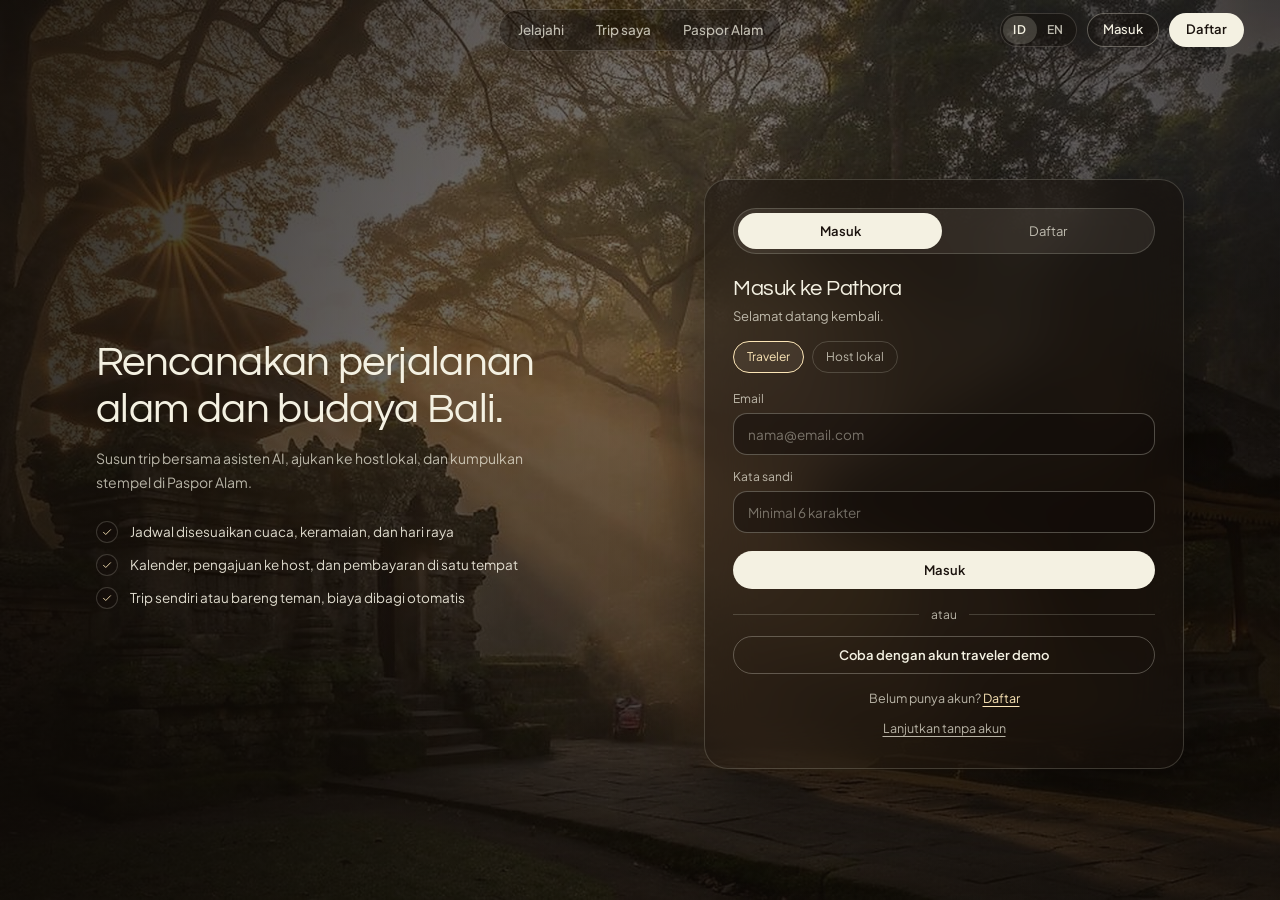
==== commit 3e526748: "Tambah dukungan bahasa ID/EN (tampilan + katalog kegiatan)" ====
--- a/akun.html
+++ b/akun.html
@@ -17,7 +17,10 @@
 <div class="ak-bg" aria-hidden="true"></div>
 <div id="nav"></div>
 <main class="ak-main" id="root"></main>
+<script src="assets/js/i18n.js"></script>
 <script src="assets/js/data.js"></script>
+<script src="assets/js/data-en.js"></script>
+<script src="assets/js/en.js"></script>
 <script src="assets/js/store.js"></script>
 <script src="assets/js/art.js"></script>
 <script src="assets/js/ui.js"></script>
--- a/assets/css/chat.css
+++ b/assets/css/chat.css
@@ -252,3 +252,28 @@
 /* tombol di dalam modal: ramping, tidak lebih mencolok dari judul */
 body.chat-mode .modal .btn-lg,body.chat-mode .modal .btn-block{min-height:38px;padding:0 18px;font-size:13px;font-weight:600;border-radius:99px}
 body.chat-mode .modal .btn-line{box-shadow:inset 0 0 0 1px rgba(244,241,226,.28);color:var(--g-text)}
+
+/* HP: bar trip dirapikan jadi satu baris, rel tab lebih ramping */
+@media (max-width:560px){
+  body.chat-mode .tripbar .wrap{padding:12px 0 8px;gap:8px;flex-wrap:nowrap;align-items:flex-end}
+  body.chat-mode .tb-main{flex:1;min-width:0;flex-wrap:wrap;gap:8px 0}
+  body.chat-mode .tb-tag{flex:1 1 100%;margin:0;font-size:19px}
+  body.chat-mode .tb-dates{width:100%;flex-wrap:nowrap;justify-content:space-between;gap:6px;padding:3px 10px;min-height:38px}
+  body.chat-mode .tb-l,body.chat-mode .dt svg,body.chat-mode .dt>span{display:none}
+  body.chat-mode .tb-sep{display:inline-flex}
+  body.chat-mode .dt{gap:0;min-width:0}
+  body.chat-mode .dt input{width:86px;font-size:12.5px;padding:4px 0}
+  body.chat-mode .cal-h{flex-wrap:wrap;gap:8px 10px}
+  body.chat-mode .cal-h>div:first-child{flex:1 1 100%;min-width:0}
+  body.chat-mode .cal-h h2{font-size:22px}
+  body.chat-mode .cal-sub{font-size:12.5px;line-height:1.55;margin-top:2px}
+  body.chat-mode .cal-nav{margin-left:auto}
+  body.chat-mode .tb-n{font-size:11px;padding:2px 9px;white-space:nowrap}
+  body.chat-mode .tb-side{flex:none}
+  body.chat-mode #tMembers{display:none!important}
+  body.chat-mode #invite{width:38px;min-height:38px;padding:0;display:inline-grid;place-items:center}
+  body.chat-mode #invite .inv-t{display:none}
+  body.chat-mode .ws3 .legend{flex-wrap:wrap;white-space:normal;gap:6px 14px;padding:10px 16px 14px}
+  .rail{padding:4px;border-radius:20px}
+  .rail button{height:50px;border-radius:16px;font-size:11px}
+}
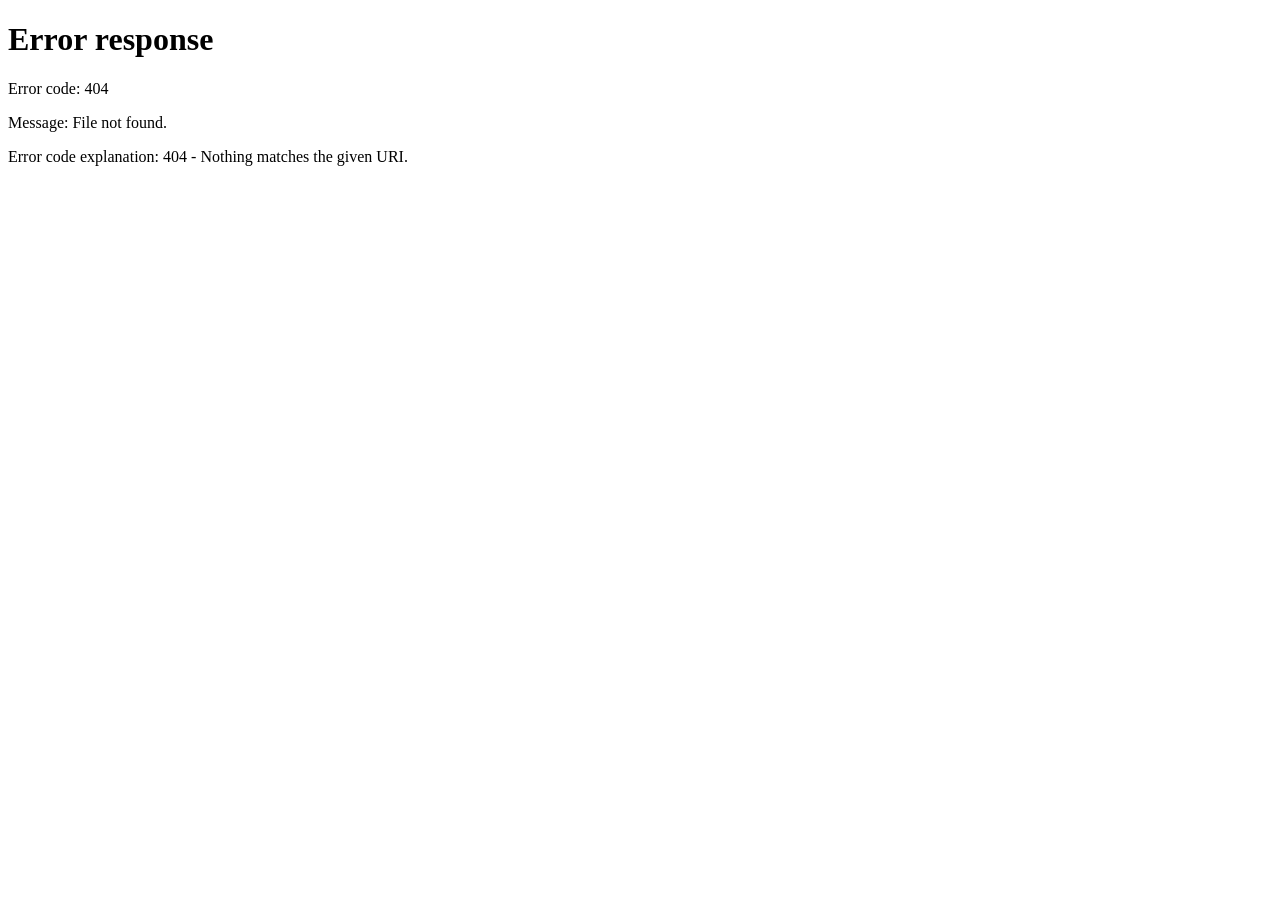
==== commit d9e3e742: "Hapus .html dari alamat halaman" ====
--- a/akun.html
+++ b/akun.html
@@ -27,8 +27,8 @@
 <script>
 (function(){
   const { ic } = PA, esc = UI.esc;
-  if (!PAUTH.current()) { location.replace('masuk.html?next=akun.html'); return; }
-  if (PAUTH.current().role === 'host') { location.replace('host.html'); return; }
+  if (!PAUTH.current()) { location.replace('masuk?next=akun'); return; }
+  if (PAUTH.current().role === 'host') { location.replace('host'); return; }
   const root = document.getElementById('root');
   let open = false, pick = null;   /* pick: avatar yang sedang dipilih sebelum disimpan */
   function face(id){ return UI.avatarSVG(id) || esc(PS.me().ini); }
--- a/assets/css/style.css
+++ b/assets/css/style.css
@@ -7,7 +7,7 @@
    Font : Plus Jakarta Sans
    ========================================================================== */
 /* tanpa efek memantul saat scroll sampai ujung halaman */
-html,body{overscroll-behavior:none}
+html{overscroll-behavior:none}
 :root{
   --jungle:#2E1B13; --canopy:#513229; --olive:#5F6E3A;
   --bamboo:#A87B36; --sand:#D7D4B1; --rust:#A3431D; --sky:#D8EBF9;
